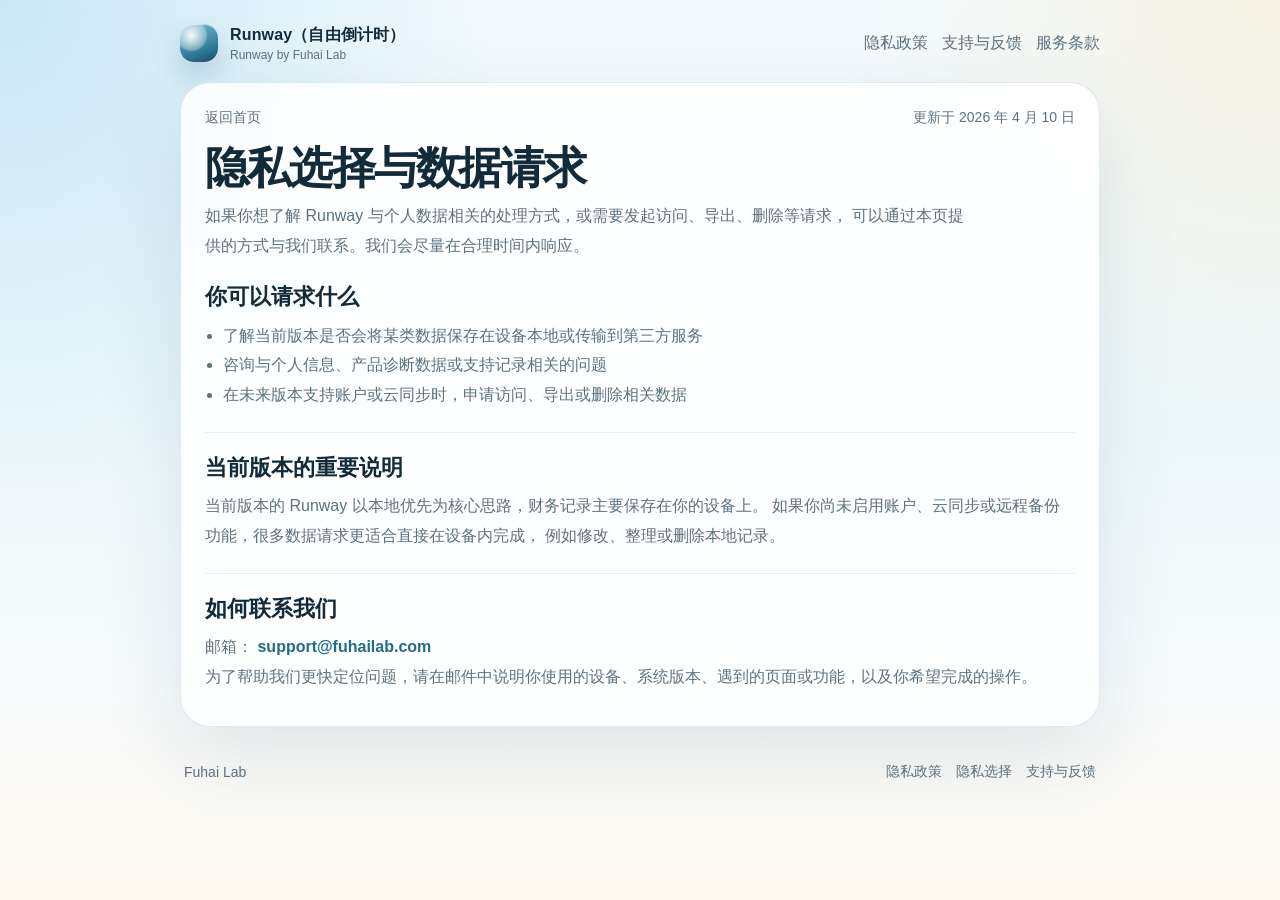
==== privacy-choices/index.html @ 2891d049 "Refine Runway marketing and legal pages" ====
<!DOCTYPE html>
<html lang="zh-CN">
<head>
  <meta charset="UTF-8">
  <meta name="viewport" content="width=device-width, initial-scale=1.0">
  <title>Runway 隐私选择与数据请求</title>
  <meta
    name="description"
    content="了解如何就 Runway 的数据访问、导出、删除与隐私相关问题联系 Fuhai Lab。"
  >
  <link rel="stylesheet" href="/styles.css">
</head>
<body class="legal-page">
  <div class="page-shell">
    <header class="site-nav">
      <a class="brand-block" href="/">
        <span class="brand-mark" aria-hidden="true"></span>
        <span class="brand-copy">
          <span class="brand-title">Runway（自由倒计时）</span>
          <span class="brand-subtitle">Runway by Fuhai Lab</span>
        </span>
      </a>
      <nav class="nav-links" aria-label="主导航">
        <a href="/privacy/">隐私政策</a>
        <a href="/support/">支持与反馈</a>
        <a href="/terms/">服务条款</a>
      </nav>
    </header>

    <main class="legal-card">
      <div class="legal-top">
        <a class="back-link muted-link" href="/">返回首页</a>
        <span>更新于 2026 年 4 月 10 日</span>
      </div>

      <section class="legal-header">
        <h1>隐私选择与数据请求</h1>
        <p>
          如果你想了解 Runway 与个人数据相关的处理方式，或需要发起访问、导出、删除等请求，
          可以通过本页提供的方式与我们联系。我们会尽量在合理时间内响应。
        </p>
      </section>

      <div class="legal-stack">
        <section class="legal-block">
          <h2>你可以请求什么</h2>
          <ul>
            <li>了解当前版本是否会将某类数据保存在设备本地或传输到第三方服务</li>
            <li>咨询与个人信息、产品诊断数据或支持记录相关的问题</li>
            <li>在未来版本支持账户或云同步时，申请访问、导出或删除相关数据</li>
          </ul>
        </section>

        <section class="legal-block">
          <h2>当前版本的重要说明</h2>
          <p>
            当前版本的 Runway 以本地优先为核心思路，财务记录主要保存在你的设备上。
            如果你尚未启用账户、云同步或远程备份功能，很多数据请求更适合直接在设备内完成，
            例如修改、整理或删除本地记录。
          </p>
        </section>

        <section class="legal-block">
          <h2>如何联系我们</h2>
          <p>
            邮箱：
            <a class="email-link" href="mailto:support@fuhailab.com">support@fuhailab.com</a>
            <br>
            为了帮助我们更快定位问题，请在邮件中说明你使用的设备、系统版本、遇到的页面或功能，以及你希望完成的操作。
          </p>
        </section>
      </div>
    </main>

    <footer class="footer">
      <span>Fuhai Lab</span>
      <div class="inline-links">
        <a href="/privacy/">隐私政策</a>
        <a href="/privacy-choices/">隐私选择</a>
        <a href="/support/">支持与反馈</a>
      </div>
    </footer>
  </div>
</body>
</html>
---- styles.css ----
:root {
  color-scheme: light;
  --bg-1: #f4fbff;
  --bg-2: #eef8fb;
  --bg-3: #fffaf1;
  --surface: rgba(255, 255, 255, 0.72);
  --surface-strong: rgba(255, 255, 255, 0.9);
  --surface-soft: rgba(255, 255, 255, 0.52);
  --text: #112b3b;
  --muted: #5d7280;
  --line: rgba(92, 136, 156, 0.18);
  --line-strong: rgba(92, 136, 156, 0.3);
  --accent: #1f6e86;
  --accent-soft: #dbf0f6;
  --accent-warm: #f2d8a4;
  --shadow: 0 30px 80px rgba(62, 100, 122, 0.14);
  --shadow-soft: 0 18px 48px rgba(62, 100, 122, 0.1);
  --radius-xl: 32px;
  --radius-lg: 24px;
  --radius-md: 18px;
  --content: min(1120px, calc(100% - 32px));
  --body-font: -apple-system, BlinkMacSystemFont, "SF Pro Display", "SF Pro Text", "PingFang SC", "Helvetica Neue", sans-serif;
}

* {
  box-sizing: border-box;
}

html {
  scroll-behavior: smooth;
}

body {
  margin: 0;
  color: var(--text);
  font-family: var(--body-font);
  background:
    radial-gradient(circle at top left, rgba(120, 195, 226, 0.35), transparent 32%),
    radial-gradient(circle at top right, rgba(253, 216, 150, 0.25), transparent 28%),
    linear-gradient(180deg, var(--bg-1), var(--bg-2) 48%, #f7fbfd 74%, var(--bg-3));
  min-height: 100vh;
}

a {
  color: inherit;
}

.page-shell {
  width: var(--content);
  margin: 0 auto;
  padding: 24px 0 64px;
}

.site-nav {
  display: flex;
  align-items: center;
  justify-content: space-between;
  gap: 18px;
  margin-bottom: 20px;
}

.brand-block {
  display: inline-flex;
  align-items: center;
  gap: 12px;
  text-decoration: none;
}

.brand-mark {
  width: 38px;
  height: 38px;
  border-radius: 14px;
  background:
    radial-gradient(circle at 30% 30%, rgba(255, 255, 255, 0.95), rgba(255, 255, 255, 0.32) 38%, transparent 44%),
    linear-gradient(160deg, #78bbd6, #2f7c95 68%, #194b63);
  box-shadow: inset 0 1px 0 rgba(255, 255, 255, 0.55), 0 14px 28px rgba(52, 103, 129, 0.24);
}

.brand-copy {
  display: flex;
  flex-direction: column;
  gap: 2px;
}

.brand-title {
  font-size: 16px;
  font-weight: 700;
  letter-spacing: 0.01em;
}

.brand-subtitle {
  font-size: 12px;
  color: var(--muted);
}

.nav-links,
.inline-links {
  display: flex;
  flex-wrap: wrap;
  gap: 14px;
}

.nav-links a,
.inline-links a,
.muted-link {
  color: var(--muted);
  text-decoration: none;
  transition: color 180ms ease;
}

.nav-links a:hover,
.inline-links a:hover,
.muted-link:hover {
  color: var(--text);
}

.hero {
  position: relative;
  overflow: hidden;
  min-height: min(88svh, 860px);
  padding: 44px 36px 34px;
  border: 1px solid rgba(113, 156, 176, 0.16);
  border-radius: 38px;
  background:
    linear-gradient(180deg, rgba(255, 255, 255, 0.68), rgba(255, 255, 255, 0.5)),
    radial-gradient(circle at 82% 18%, rgba(255, 210, 128, 0.45), transparent 18%),
    radial-gradient(circle at 74% 28%, rgba(173, 223, 245, 0.6), transparent 22%),
    linear-gradient(160deg, #f2fbff 0%, #daf1f8 42%, #e8f3f6 68%, #fff8f1 100%);
  box-shadow: var(--shadow);
}

.hero::before {
  content: "";
  position: absolute;
  inset: 0;
  background:
    radial-gradient(circle at 18% 12%, rgba(255, 255, 255, 0.85), transparent 18%),
    radial-gradient(circle at 82% 86%, rgba(255, 255, 255, 0.36), transparent 16%);
  pointer-events: none;
}

.hero-grid {
  position: relative;
  display: grid;
  grid-template-columns: minmax(0, 1.05fr) minmax(300px, 0.95fr);
  gap: 28px;
  align-items: end;
  min-height: calc(min(88svh, 860px) - 78px);
}

.eyebrow {
  display: inline-flex;
  align-items: center;
  gap: 8px;
  padding: 8px 13px;
  border-radius: 999px;
  background: rgba(255, 255, 255, 0.72);
  border: 1px solid rgba(95, 145, 167, 0.16);
  backdrop-filter: blur(12px);
  color: var(--accent);
  font-size: 12px;
  font-weight: 700;
  letter-spacing: 0.04em;
  text-transform: uppercase;
}

.hero-copy {
  max-width: 620px;
  padding-top: 10px;
}

.hero-copy h1 {
  margin: 18px 0 16px;
  font-size: clamp(40px, 7vw, 88px);
  line-height: 0.96;
  letter-spacing: -0.05em;
}

.hero-copy p {
  max-width: 560px;
  margin: 0;
  color: var(--muted);
  font-size: clamp(17px, 2vw, 20px);
  line-height: 1.8;
}

.hero-actions {
  display: flex;
  flex-wrap: wrap;
  gap: 14px;
  margin-top: 28px;
}

.button {
  display: inline-flex;
  align-items: center;
  justify-content: center;
  min-height: 48px;
  padding: 0 18px;
  border-radius: 999px;
  border: 1px solid transparent;
  text-decoration: none;
  font-size: 15px;
  font-weight: 700;
  transition:
    transform 180ms ease,
    box-shadow 180ms ease,
    border-color 180ms ease,
    background-color 180ms ease;
}

.button:hover {
  transform: translateY(-1px);
}

.button.primary {
  color: #fff;
  background: linear-gradient(180deg, #266f87, #184f65);
  box-shadow: 0 16px 32px rgba(31, 90, 115, 0.22);
}

.button.secondary {
  border-color: rgba(100, 145, 167, 0.22);
  background: rgba(255, 255, 255, 0.74);
  backdrop-filter: blur(12px);
}

.hero-side {
  display: grid;
  gap: 16px;
  justify-items: end;
}

.glass-panel {
  width: min(100%, 360px);
  padding: 22px 20px;
  border-radius: 28px;
  border: 1px solid rgba(93, 141, 163, 0.16);
  background: linear-gradient(180deg, rgba(255, 255, 255, 0.84), rgba(255, 255, 255, 0.56));
  box-shadow: var(--shadow-soft);
  backdrop-filter: blur(20px);
}

.panel-label {
  margin: 0 0 10px;
  color: var(--muted);
  font-size: 13px;
  letter-spacing: 0.02em;
}

.panel-value {
  margin: 0;
  font-size: clamp(34px, 5vw, 56px);
  line-height: 1;
  letter-spacing: -0.05em;
  font-variant-numeric: tabular-nums;
}

.panel-hint {
  margin: 12px 0 0;
  color: var(--muted);
  font-size: 14px;
  line-height: 1.75;
}

.timeline {
  display: grid;
  gap: 12px;
  width: min(100%, 360px);
}

.timeline-item {
  display: grid;
  grid-template-columns: 72px 1fr;
  gap: 14px;
  align-items: baseline;
  padding: 16px 18px;
  border-radius: 22px;
  border: 1px solid rgba(100, 145, 167, 0.16);
  background: rgba(255, 255, 255, 0.62);
  backdrop-filter: blur(12px);
}

.timeline-time {
  color: var(--accent);
  font-size: 13px;
  font-weight: 700;
}

.timeline-text {
  margin: 0;
  color: var(--text);
  font-size: 15px;
  line-height: 1.65;
}

.section {
  margin-top: 18px;
  padding: 30px 28px;
  border: 1px solid var(--line);
  border-radius: var(--radius-xl);
  background: var(--surface);
  box-shadow: var(--shadow-soft);
  backdrop-filter: blur(16px);
}

.section-heading {
  max-width: 760px;
  margin-bottom: 24px;
}

.section-heading h2,
.legal-header h1 {
  margin: 0 0 10px;
  font-size: clamp(28px, 4vw, 44px);
  line-height: 1.04;
  letter-spacing: -0.04em;
}

.section-heading p,
.legal-header p,
.support-lead,
.legal-block p,
.legal-block li {
  margin: 0;
  color: var(--muted);
  font-size: 16px;
  line-height: 1.86;
}

.feature-grid,
.signal-grid {
  display: grid;
  grid-template-columns: repeat(3, minmax(0, 1fr));
  gap: 16px;
}

.feature,
.signal {
  padding: 20px 18px;
  border-radius: var(--radius-md);
  background: var(--surface-strong);
  border: 1px solid rgba(100, 145, 167, 0.16);
}

.feature strong,
.signal strong {
  display: block;
  margin-bottom: 10px;
  font-size: 17px;
}

.feature p,
.signal p {
  margin: 0;
  color: var(--muted);
  line-height: 1.78;
}

.process {
  display: grid;
  grid-template-columns: repeat(3, minmax(0, 1fr));
  gap: 16px;
}

.process-step {
  position: relative;
  padding: 24px 18px 18px;
  border-top: 1px solid var(--line-strong);
}

.process-step span {
  display: inline-block;
  margin-bottom: 12px;
  color: var(--accent);
  font-size: 12px;
  font-weight: 700;
  letter-spacing: 0.08em;
}

.process-step h3,
.support-card h2,
.legal-block h2 {
  margin: 0 0 10px;
  font-size: 22px;
  line-height: 1.2;
}

.process-step p {
  margin: 0;
  color: var(--muted);
  line-height: 1.8;
}

.legal-page .page-shell {
  width: min(920px, calc(100% - 32px));
}

.legal-card {
  padding: 26px 24px 34px;
  border: 1px solid var(--line);
  border-radius: 30px;
  background: rgba(255, 255, 255, 0.84);
  box-shadow: var(--shadow);
  backdrop-filter: blur(18px);
}

.legal-top {
  display: flex;
  justify-content: space-between;
  align-items: center;
  gap: 16px;
  margin-bottom: 18px;
  color: var(--muted);
  font-size: 14px;
}

.back-link {
  text-decoration: none;
}

.legal-header {
  max-width: 760px;
  margin-bottom: 24px;
}

.legal-stack {
  display: grid;
  gap: 22px;
}

.legal-block {
  padding-top: 22px;
  border-top: 1px solid rgba(100, 145, 167, 0.14);
}

.legal-block:first-child {
  padding-top: 0;
  border-top: 0;
}

.legal-block ul {
  margin: 10px 0 0 18px;
  padding: 0;
}

.support-grid {
  display: grid;
  grid-template-columns: 1.05fr 0.95fr;
  gap: 18px;
}

.support-card {
  padding: 24px 22px;
  border-radius: 24px;
  border: 1px solid rgba(100, 145, 167, 0.16);
  background: rgba(255, 255, 255, 0.86);
}

.support-card p,
.support-card li {
  color: var(--muted);
  font-size: 16px;
  line-height: 1.82;
}

.support-card ul {
  margin: 10px 0 0 18px;
  padding: 0;
}

.email-link {
  color: var(--accent);
  font-weight: 700;
  text-decoration: none;
}

.meta-list {
  display: grid;
  gap: 12px;
}

.meta-item {
  padding: 14px 0;
  border-top: 1px solid rgba(100, 145, 167, 0.14);
}

.meta-item:first-child {
  border-top: 0;
  padding-top: 0;
}

.meta-item strong {
  display: block;
  margin-bottom: 6px;
  font-size: 14px;
}

.footer {
  display: flex;
  justify-content: space-between;
  align-items: center;
  flex-wrap: wrap;
  gap: 12px;
  margin-top: 18px;
  padding: 18px 4px 0;
  color: var(--muted);
  font-size: 14px;
}

@media (max-width: 920px) {
  .hero-grid,
  .support-grid,
  .feature-grid,
  .signal-grid,
  .process {
    grid-template-columns: 1fr;
  }

  .hero-side {
    justify-items: stretch;
  }

  .glass-panel,
  .timeline {
    width: 100%;
  }
}

@media (max-width: 680px) {
  .page-shell {
    width: min(100% - 24px, 1120px);
    padding-top: 18px;
  }

  .site-nav,
  .legal-top,
  .footer {
    align-items: flex-start;
    flex-direction: column;
  }

  .hero {
    min-height: auto;
    padding: 26px 20px 22px;
    border-radius: 28px;
  }

  .hero-grid {
    min-height: auto;
  }

  .section,
  .legal-card {
    padding: 22px 18px;
    border-radius: 24px;
  }

  .timeline-item {
    grid-template-columns: 1fr;
    gap: 8px;
  }
}
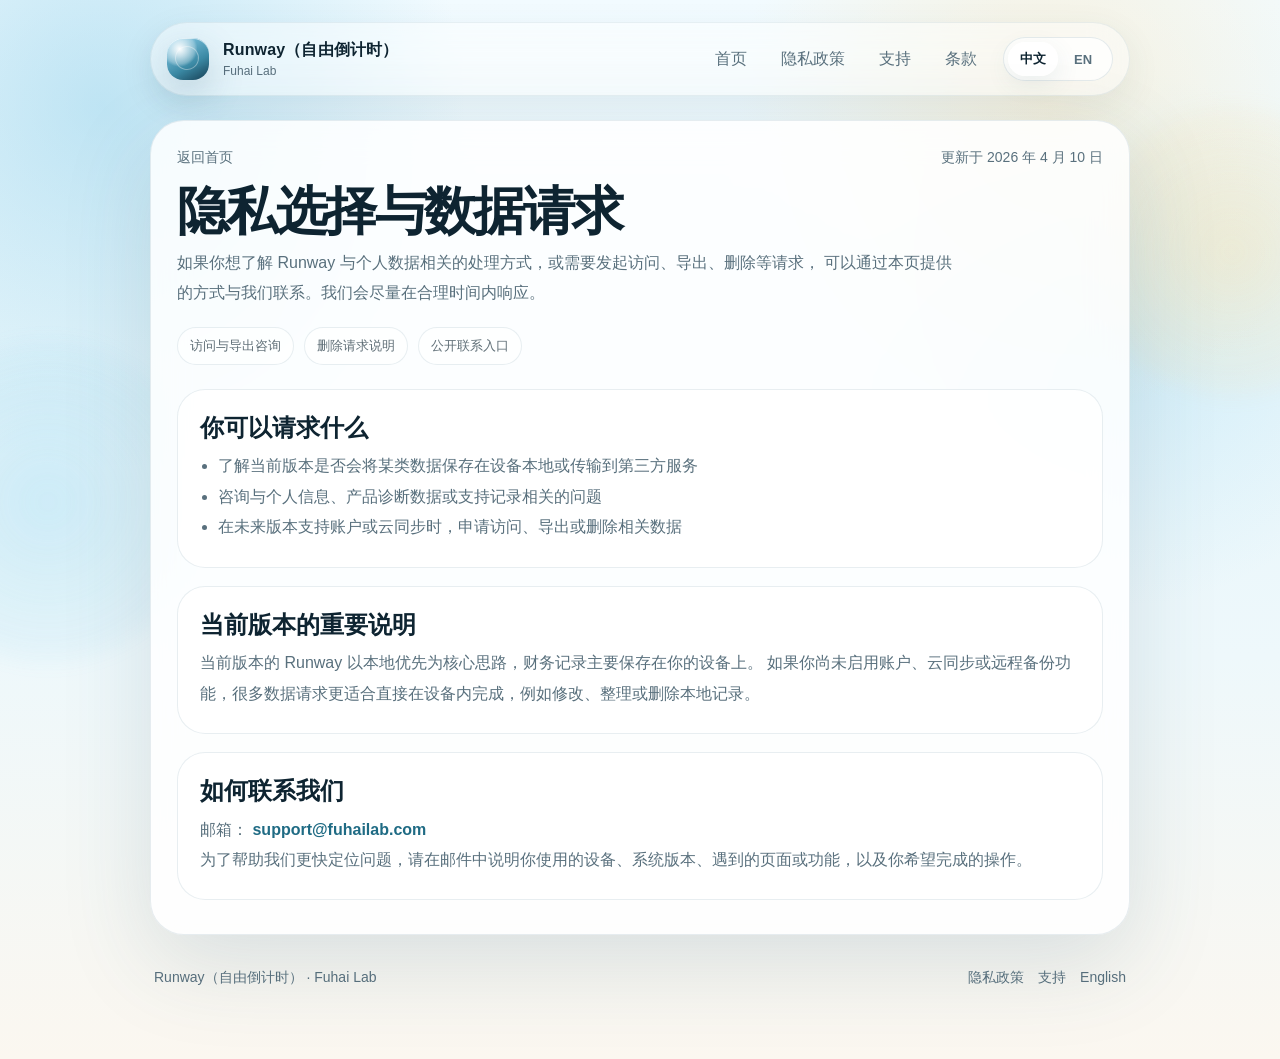
==== commit f637c3c7: "Polish Runway bilingual site art direction" ====
--- a/privacy-choices/index.html
+++ b/privacy-choices/index.html
@@ -17,32 +17,45 @@
         <span class="brand-mark" aria-hidden="true"></span>
         <span class="brand-copy">
           <span class="brand-title">Runway（自由倒计时）</span>
-          <span class="brand-subtitle">Runway by Fuhai Lab</span>
+          <span class="brand-subtitle">Fuhai Lab</span>
         </span>
       </a>
-      <nav class="nav-links" aria-label="主导航">
-        <a href="/privacy/">隐私政策</a>
-        <a href="/support/">支持与反馈</a>
-        <a href="/terms/">服务条款</a>
-      </nav>
+
+      <div class="nav-cluster">
+        <nav class="nav-links" aria-label="主导航">
+          <a href="/">首页</a>
+          <a href="/privacy/">隐私政策</a>
+          <a href="/support/">支持</a>
+          <a href="/terms/">条款</a>
+        </nav>
+        <div class="locale-switch" aria-label="语言切换">
+          <a class="active" href="/privacy-choices/">中文</a>
+          <a href="/en/privacy-choices/">EN</a>
+        </div>
+      </div>
     </header>
 
-    <main class="legal-card">
+    <main class="legal-frame">
       <div class="legal-top">
-        <a class="back-link muted-link" href="/">返回首页</a>
+        <a class="back-link" href="/">返回首页</a>
         <span>更新于 2026 年 4 月 10 日</span>
       </div>
 
-      <section class="legal-header">
+      <section class="legal-hero">
         <h1>隐私选择与数据请求</h1>
         <p>
           如果你想了解 Runway 与个人数据相关的处理方式，或需要发起访问、导出、删除等请求，
           可以通过本页提供的方式与我们联系。我们会尽量在合理时间内响应。
         </p>
+        <div class="legal-summary">
+          <span class="summary-pill">访问与导出咨询</span>
+          <span class="summary-pill">删除请求说明</span>
+          <span class="summary-pill">公开联系入口</span>
+        </div>
       </section>
 
       <div class="legal-stack">
-        <section class="legal-block">
+        <section class="legal-section">
           <h2>你可以请求什么</h2>
           <ul>
             <li>了解当前版本是否会将某类数据保存在设备本地或传输到第三方服务</li>
@@ -51,16 +64,15 @@
           </ul>
         </section>
 
-        <section class="legal-block">
+        <section class="legal-section">
           <h2>当前版本的重要说明</h2>
           <p>
             当前版本的 Runway 以本地优先为核心思路，财务记录主要保存在你的设备上。
-            如果你尚未启用账户、云同步或远程备份功能，很多数据请求更适合直接在设备内完成，
-            例如修改、整理或删除本地记录。
+            如果你尚未启用账户、云同步或远程备份功能，很多数据请求更适合直接在设备内完成，例如修改、整理或删除本地记录。
           </p>
         </section>
 
-        <section class="legal-block">
+        <section class="legal-section">
           <h2>如何联系我们</h2>
           <p>
             邮箱：
@@ -73,11 +85,11 @@
     </main>
 
     <footer class="footer">
-      <span>Fuhai Lab</span>
+      <div class="footer-note">Runway（自由倒计时） · Fuhai Lab</div>
       <div class="inline-links">
         <a href="/privacy/">隐私政策</a>
-        <a href="/privacy-choices/">隐私选择</a>
-        <a href="/support/">支持与反馈</a>
+        <a href="/support/">支持</a>
+        <a href="/en/privacy-choices/">English</a>
       </div>
     </footer>
   </div>
--- a/styles.css
+++ b/styles.css
@@ -1,24 +1,23 @@
 :root {
   color-scheme: light;
-  --bg-1: #f4fbff;
-  --bg-2: #eef8fb;
-  --bg-3: #fffaf1;
-  --surface: rgba(255, 255, 255, 0.72);
-  --surface-strong: rgba(255, 255, 255, 0.9);
-  --surface-soft: rgba(255, 255, 255, 0.52);
-  --text: #112b3b;
-  --muted: #5d7280;
-  --line: rgba(92, 136, 156, 0.18);
-  --line-strong: rgba(92, 136, 156, 0.3);
-  --accent: #1f6e86;
-  --accent-soft: #dbf0f6;
-  --accent-warm: #f2d8a4;
-  --shadow: 0 30px 80px rgba(62, 100, 122, 0.14);
-  --shadow-soft: 0 18px 48px rgba(62, 100, 122, 0.1);
-  --radius-xl: 32px;
-  --radius-lg: 24px;
-  --radius-md: 18px;
-  --content: min(1120px, calc(100% - 32px));
+  --bg: #edf7fb;
+  --bg-deep: #dceef5;
+  --paper: rgba(255, 255, 255, 0.74);
+  --paper-strong: rgba(255, 255, 255, 0.9);
+  --paper-soft: rgba(255, 255, 255, 0.58);
+  --text: #0e2431;
+  --muted: #59707d;
+  --line: rgba(86, 123, 141, 0.17);
+  --line-strong: rgba(86, 123, 141, 0.3);
+  --sky: #6bc0e5;
+  --sea: #1f6b84;
+  --gold: #efc98b;
+  --shadow: 0 28px 90px rgba(44, 85, 105, 0.15);
+  --shadow-soft: 0 18px 48px rgba(44, 85, 105, 0.11);
+  --radius-xl: 36px;
+  --radius-lg: 26px;
+  --radius-md: 20px;
+  --content: min(1180px, calc(100% - 40px));
   --body-font: -apple-system, BlinkMacSystemFont, "SF Pro Display", "SF Pro Text", "PingFang SC", "Helvetica Neue", sans-serif;
 }
 
@@ -31,14 +30,51 @@
 }
 
 body {
+  position: relative;
   margin: 0;
+  min-height: 100vh;
   color: var(--text);
   font-family: var(--body-font);
   background:
-    radial-gradient(circle at top left, rgba(120, 195, 226, 0.35), transparent 32%),
-    radial-gradient(circle at top right, rgba(253, 216, 150, 0.25), transparent 28%),
-    linear-gradient(180deg, var(--bg-1), var(--bg-2) 48%, #f7fbfd 74%, var(--bg-3));
-  min-height: 100vh;
+    radial-gradient(circle at 8% 10%, rgba(122, 198, 229, 0.42), transparent 24%),
+    radial-gradient(circle at 82% 10%, rgba(255, 221, 161, 0.34), transparent 22%),
+    radial-gradient(circle at 88% 32%, rgba(155, 217, 243, 0.28), transparent 20%),
+    linear-gradient(180deg, #f2fbff 0%, #e8f6fb 38%, #eef8fb 62%, #fbf7f0 100%);
+  overflow-x: hidden;
+}
+
+body > * {
+  position: relative;
+  z-index: 1;
+}
+
+body::before,
+body::after {
+  content: "";
+  position: fixed;
+  inset: auto;
+  border-radius: 999px;
+  pointer-events: none;
+  filter: blur(10px);
+  opacity: 0.58;
+}
+
+body::before {
+  top: 12vh;
+  right: -6rem;
+  width: 18rem;
+  height: 18rem;
+  background: radial-gradient(circle, rgba(255, 220, 152, 0.55), rgba(255, 220, 152, 0));
+  animation: drift 14s ease-in-out infinite;
+}
+
+body::after {
+  top: 38vh;
+  left: -7rem;
+  width: 20rem;
+  height: 20rem;
+  background: radial-gradient(circle, rgba(120, 203, 236, 0.44), rgba(120, 203, 236, 0));
+  animation: drift 18s ease-in-out infinite reverse;
 }
 
 a {
@@ -48,38 +84,56 @@
 .page-shell {
   width: var(--content);
   margin: 0 auto;
-  padding: 24px 0 64px;
+  padding: 22px 0 72px;
 }
 
 .site-nav {
   display: flex;
   align-items: center;
   justify-content: space-between;
-  gap: 18px;
-  margin-bottom: 20px;
+  gap: 24px;
+  margin-bottom: 24px;
+  padding: 14px 16px;
+  border: 1px solid rgba(98, 137, 156, 0.12);
+  border-radius: 999px;
+  background: rgba(255, 255, 255, 0.46);
+  box-shadow: 0 10px 34px rgba(45, 85, 104, 0.08);
+  backdrop-filter: blur(18px);
 }
 
 .brand-block {
   display: inline-flex;
   align-items: center;
-  gap: 12px;
+  gap: 14px;
   text-decoration: none;
 }
 
 .brand-mark {
-  width: 38px;
-  height: 38px;
-  border-radius: 14px;
+  position: relative;
+  width: 42px;
+  height: 42px;
+  border-radius: 16px;
   background:
-    radial-gradient(circle at 30% 30%, rgba(255, 255, 255, 0.95), rgba(255, 255, 255, 0.32) 38%, transparent 44%),
-    linear-gradient(160deg, #78bbd6, #2f7c95 68%, #194b63);
-  box-shadow: inset 0 1px 0 rgba(255, 255, 255, 0.55), 0 14px 28px rgba(52, 103, 129, 0.24);
+    radial-gradient(circle at 30% 26%, rgba(255, 255, 255, 0.98), rgba(255, 255, 255, 0.28) 35%, transparent 42%),
+    linear-gradient(150deg, #8fd2ef 0%, #3b89a4 62%, #173f54 100%);
+  box-shadow:
+    inset 0 1px 0 rgba(255, 255, 255, 0.62),
+    0 14px 36px rgba(46, 93, 117, 0.22);
+}
+
+.brand-mark::after {
+  content: "";
+  position: absolute;
+  inset: 8px 10px 10px 8px;
+  border-radius: 12px;
+  border: 1px solid rgba(255, 255, 255, 0.36);
+  transform: rotate(12deg);
 }
 
 .brand-copy {
   display: flex;
   flex-direction: column;
-  gap: 2px;
+  gap: 3px;
 }
 
 .brand-title {
@@ -89,8 +143,16 @@
 }
 
 .brand-subtitle {
+  color: var(--muted);
   font-size: 12px;
-  color: var(--muted);
+}
+
+.nav-cluster {
+  display: flex;
+  flex-wrap: wrap;
+  align-items: center;
+  justify-content: flex-end;
+  gap: 12px 16px;
 }
 
 .nav-links,
@@ -102,93 +164,192 @@
 
 .nav-links a,
 .inline-links a,
-.muted-link {
+.back-link {
   color: var(--muted);
   text-decoration: none;
-  transition: color 180ms ease;
+  transition: color 180ms ease, transform 180ms ease;
+}
+
+.nav-links a {
+  position: relative;
+  padding: 8px 10px;
+  border-radius: 999px;
+}
+
+.nav-links a:hover {
+  background: rgba(255, 255, 255, 0.52);
 }
 
 .nav-links a:hover,
 .inline-links a:hover,
-.muted-link:hover {
+.back-link:hover {
   color: var(--text);
 }
 
-.hero {
+.locale-switch {
+  display: inline-flex;
+  align-items: center;
+  padding: 4px;
+  border: 1px solid rgba(94, 132, 150, 0.16);
+  border-radius: 999px;
+  background: rgba(255, 255, 255, 0.66);
+  backdrop-filter: blur(12px);
+}
+
+.locale-switch a {
+  min-width: 50px;
+  padding: 8px 12px;
+  border-radius: 999px;
+  color: var(--muted);
+  text-decoration: none;
+  font-size: 13px;
+  font-weight: 700;
+  text-align: center;
+}
+
+.locale-switch a.active {
+  color: var(--text);
+  background: rgba(255, 255, 255, 0.86);
+  box-shadow: 0 8px 24px rgba(69, 104, 121, 0.1);
+}
+
+.poster {
   position: relative;
   overflow: hidden;
-  min-height: min(88svh, 860px);
-  padding: 44px 36px 34px;
-  border: 1px solid rgba(113, 156, 176, 0.16);
-  border-radius: 38px;
+  padding: 44px 38px 36px;
+  min-height: min(90svh, 920px);
+  border: 1px solid rgba(103, 145, 164, 0.14);
+  border-radius: 42px;
   background:
-    linear-gradient(180deg, rgba(255, 255, 255, 0.68), rgba(255, 255, 255, 0.5)),
-    radial-gradient(circle at 82% 18%, rgba(255, 210, 128, 0.45), transparent 18%),
-    radial-gradient(circle at 74% 28%, rgba(173, 223, 245, 0.6), transparent 22%),
-    linear-gradient(160deg, #f2fbff 0%, #daf1f8 42%, #e8f3f6 68%, #fff8f1 100%);
+    linear-gradient(180deg, rgba(255, 255, 255, 0.46), rgba(255, 255, 255, 0.14)),
+    radial-gradient(circle at 86% 18%, rgba(255, 216, 146, 0.62), transparent 18%),
+    radial-gradient(circle at 82% 30%, rgba(145, 220, 251, 0.54), transparent 24%),
+    linear-gradient(180deg, rgba(240, 251, 255, 0.92) 0%, rgba(210, 234, 244, 0.72) 52%, rgba(251, 245, 234, 0.84) 100%);
   box-shadow: var(--shadow);
 }
 
-.hero::before {
+.poster::before,
+.poster::after {
   content: "";
   position: absolute;
+  pointer-events: none;
+}
+
+.poster .starfield {
+  position: absolute;
+  inset: 0;
+  pointer-events: none;
+  background-image:
+    radial-gradient(circle at 16% 24%, rgba(255, 255, 255, 0.9) 0 1.2px, transparent 1.4px),
+    radial-gradient(circle at 72% 18%, rgba(255, 255, 255, 0.62) 0 1px, transparent 1.2px),
+    radial-gradient(circle at 82% 36%, rgba(255, 255, 255, 0.72) 0 1.2px, transparent 1.4px),
+    radial-gradient(circle at 58% 10%, rgba(255, 255, 255, 0.5) 0 0.8px, transparent 1px);
+  opacity: 0.68;
+}
+
+.poster::before {
   inset: 0;
   background:
-    radial-gradient(circle at 18% 12%, rgba(255, 255, 255, 0.85), transparent 18%),
-    radial-gradient(circle at 82% 86%, rgba(255, 255, 255, 0.36), transparent 16%);
-  pointer-events: none;
-}
-
-.hero-grid {
+    linear-gradient(180deg, rgba(255, 255, 255, 0.26), transparent 30%),
+    radial-gradient(circle at 14% 10%, rgba(255, 255, 255, 0.9), transparent 18%);
+}
+
+.poster::after {
+  left: -12%;
+  right: -12%;
+  bottom: -14%;
+  height: 46%;
+  background:
+    radial-gradient(circle at 14% 26%, rgba(255, 255, 255, 0.75), rgba(255, 255, 255, 0) 45%),
+    linear-gradient(180deg, rgba(141, 184, 201, 0), rgba(141, 184, 201, 0.16) 18%, rgba(255, 255, 255, 0.66));
+  border-radius: 50%;
+  filter: blur(6px);
+}
+
+.poster-grid {
   position: relative;
   display: grid;
-  grid-template-columns: minmax(0, 1.05fr) minmax(300px, 0.95fr);
-  gap: 28px;
+  grid-template-columns: minmax(0, 1.08fr) minmax(360px, 0.92fr);
+  gap: 34px;
   align-items: end;
-  min-height: calc(min(88svh, 860px) - 78px);
+  min-height: calc(min(90svh, 920px) - 88px);
+}
+
+.poster-copy {
+  max-width: 650px;
+  padding-top: 6px;
+}
+
+.poster-preface {
+  display: inline-flex;
+  align-items: center;
+  gap: 10px;
+  margin-bottom: 16px;
+  color: rgba(14, 36, 49, 0.62);
+  font-size: 13px;
+  letter-spacing: 0.04em;
+  text-transform: uppercase;
+}
+
+.poster-preface::before {
+  content: "";
+  width: 42px;
+  height: 1px;
+  background: rgba(31, 107, 132, 0.3);
 }
 
 .eyebrow {
   display: inline-flex;
   align-items: center;
   gap: 8px;
-  padding: 8px 13px;
+  padding: 8px 14px;
   border-radius: 999px;
-  background: rgba(255, 255, 255, 0.72);
-  border: 1px solid rgba(95, 145, 167, 0.16);
-  backdrop-filter: blur(12px);
-  color: var(--accent);
+  border: 1px solid rgba(94, 132, 150, 0.14);
+  background: rgba(255, 255, 255, 0.7);
+  color: var(--sea);
   font-size: 12px;
   font-weight: 700;
-  letter-spacing: 0.04em;
+  letter-spacing: 0.08em;
   text-transform: uppercase;
-}
-
-.hero-copy {
-  max-width: 620px;
-  padding-top: 10px;
-}
-
-.hero-copy h1 {
-  margin: 18px 0 16px;
-  font-size: clamp(40px, 7vw, 88px);
-  line-height: 0.96;
-  letter-spacing: -0.05em;
-}
-
-.hero-copy p {
-  max-width: 560px;
+  backdrop-filter: blur(12px);
+}
+
+.poster-copy h1 {
+  margin: 20px 0 18px;
+  font-size: clamp(46px, 8vw, 106px);
+  line-height: 0.93;
+  letter-spacing: -0.06em;
+}
+
+.poster-copy p {
+  max-width: 590px;
   margin: 0;
   color: var(--muted);
-  font-size: clamp(17px, 2vw, 20px);
-  line-height: 1.8;
+  font-size: clamp(17px, 2vw, 21px);
+  line-height: 1.88;
+}
+
+.hero-note {
+  margin-top: 20px;
+  color: rgba(14, 36, 49, 0.7);
+  font-size: 14px;
+  letter-spacing: 0.01em;
 }
 
 .hero-actions {
   display: flex;
   flex-wrap: wrap;
   gap: 14px;
-  margin-top: 28px;
+  margin-top: 30px;
+}
+
+.hero-after {
+  display: flex;
+  flex-wrap: wrap;
+  gap: 18px 26px;
+  margin-top: 20px;
+  color: rgba(14, 36, 49, 0.58);
+  font-size: 13px;
 }
 
 .button {
@@ -197,16 +358,16 @@
   justify-content: center;
   min-height: 48px;
   padding: 0 18px;
+  border: 1px solid transparent;
   border-radius: 999px;
-  border: 1px solid transparent;
   text-decoration: none;
   font-size: 15px;
   font-weight: 700;
   transition:
     transform 180ms ease,
     box-shadow 180ms ease,
-    border-color 180ms ease,
-    background-color 180ms ease;
+    background-color 180ms ease,
+    border-color 180ms ease;
 }
 
 .button:hover {
@@ -215,194 +376,423 @@
 
 .button.primary {
   color: #fff;
-  background: linear-gradient(180deg, #266f87, #184f65);
-  box-shadow: 0 16px 32px rgba(31, 90, 115, 0.22);
+  background: linear-gradient(180deg, #24708a, #174d63);
+  box-shadow: 0 14px 36px rgba(35, 99, 123, 0.22);
 }
 
 .button.secondary {
-  border-color: rgba(100, 145, 167, 0.22);
-  background: rgba(255, 255, 255, 0.74);
+  border-color: rgba(94, 132, 150, 0.18);
+  background: rgba(255, 255, 255, 0.72);
   backdrop-filter: blur(12px);
 }
 
-.hero-side {
+.poster-scene {
   display: grid;
   gap: 16px;
   justify-items: end;
 }
 
-.glass-panel {
-  width: min(100%, 360px);
-  padding: 22px 20px;
-  border-radius: 28px;
-  border: 1px solid rgba(93, 141, 163, 0.16);
-  background: linear-gradient(180deg, rgba(255, 255, 255, 0.84), rgba(255, 255, 255, 0.56));
+.scene-card {
+  width: min(100%, 382px);
+  padding: 22px 22px 20px;
+  border: 1px solid rgba(103, 145, 164, 0.14);
+  border-radius: 30px;
+  background:
+    linear-gradient(180deg, rgba(255, 255, 255, 0.86), rgba(255, 255, 255, 0.56));
   box-shadow: var(--shadow-soft);
-  backdrop-filter: blur(20px);
-}
-
-.panel-label {
+  backdrop-filter: blur(18px);
+  animation: lift 8s ease-in-out infinite;
+}
+
+.scene-card.highlight {
+  background:
+    linear-gradient(180deg, rgba(255, 255, 255, 0.9), rgba(255, 255, 255, 0.64)),
+    radial-gradient(circle at 78% 16%, rgba(255, 216, 146, 0.22), transparent 24%);
+}
+
+.scene-card.secondary {
+  animation-delay: -2s;
+}
+
+.scene-kicker {
   margin: 0 0 10px;
   color: var(--muted);
   font-size: 13px;
-  letter-spacing: 0.02em;
-}
-
-.panel-value {
+}
+
+.scene-metric {
+  display: flex;
+  align-items: baseline;
+  gap: 10px;
   margin: 0;
-  font-size: clamp(34px, 5vw, 56px);
-  line-height: 1;
-  letter-spacing: -0.05em;
+}
+
+.scene-number {
+  font-size: clamp(42px, 5vw, 64px);
+  line-height: 0.95;
+  letter-spacing: -0.06em;
   font-variant-numeric: tabular-nums;
 }
 
-.panel-hint {
-  margin: 12px 0 0;
-  color: var(--muted);
-  font-size: 14px;
-  line-height: 1.75;
-}
-
-.timeline {
+.scene-unit {
+  color: var(--muted);
+  font-size: 16px;
+}
+
+.scene-copy {
+  margin: 14px 0 0;
+  color: var(--muted);
+  font-size: 15px;
+  line-height: 1.8;
+}
+
+.meter {
+  position: relative;
+  height: 10px;
+  margin-top: 16px;
+  overflow: hidden;
+  border-radius: 999px;
+  background: rgba(156, 200, 220, 0.32);
+}
+
+.meter::after {
+  content: "";
+  position: absolute;
+  inset: 0 auto 0 0;
+  width: 68%;
+  border-radius: inherit;
+  background: linear-gradient(90deg, #7dcceb, #2d8098 68%, #f3d397);
+}
+
+.scene-list {
   display: grid;
   gap: 12px;
-  width: min(100%, 360px);
-}
-
-.timeline-item {
-  display: grid;
-  grid-template-columns: 72px 1fr;
+}
+
+.scene-row {
+  display: grid;
+  grid-template-columns: 88px 1fr;
   gap: 14px;
-  align-items: baseline;
-  padding: 16px 18px;
-  border-radius: 22px;
-  border: 1px solid rgba(100, 145, 167, 0.16);
-  background: rgba(255, 255, 255, 0.62);
-  backdrop-filter: blur(12px);
-}
-
-.timeline-time {
-  color: var(--accent);
-  font-size: 13px;
+  align-items: start;
+  padding-top: 12px;
+  border-top: 1px solid rgba(95, 134, 153, 0.12);
+}
+
+.scene-row:first-child {
+  padding-top: 0;
+  border-top: 0;
+}
+
+.scene-row .label {
+  color: var(--sea);
+  font-size: 12px;
   font-weight: 700;
-}
-
-.timeline-text {
+  letter-spacing: 0.06em;
+  text-transform: uppercase;
+}
+
+.scene-row p {
   margin: 0;
   color: var(--text);
   font-size: 15px;
-  line-height: 1.65;
-}
-
-.section {
+  line-height: 1.74;
+}
+
+.section-panel {
+  position: relative;
   margin-top: 18px;
-  padding: 30px 28px;
+  padding: 32px 30px;
   border: 1px solid var(--line);
   border-radius: var(--radius-xl);
-  background: var(--surface);
+  background: var(--paper);
   box-shadow: var(--shadow-soft);
   backdrop-filter: blur(16px);
 }
 
+.section-panel::before {
+  content: "";
+  position: absolute;
+  top: 0;
+  left: 28px;
+  width: 88px;
+  height: 1px;
+  background: linear-gradient(90deg, rgba(31, 107, 132, 0.48), rgba(31, 107, 132, 0));
+}
+
 .section-heading {
   max-width: 760px;
-  margin-bottom: 24px;
-}
-
-.section-heading h2,
-.legal-header h1 {
-  margin: 0 0 10px;
-  font-size: clamp(28px, 4vw, 44px);
-  line-height: 1.04;
-  letter-spacing: -0.04em;
-}
-
-.section-heading p,
-.legal-header p,
-.support-lead,
-.legal-block p,
-.legal-block li {
-  margin: 0;
-  color: var(--muted);
-  font-size: 16px;
-  line-height: 1.86;
-}
-
-.feature-grid,
-.signal-grid {
-  display: grid;
-  grid-template-columns: repeat(3, minmax(0, 1fr));
-  gap: 16px;
-}
-
-.feature,
-.signal {
-  padding: 20px 18px;
-  border-radius: var(--radius-md);
-  background: var(--surface-strong);
-  border: 1px solid rgba(100, 145, 167, 0.16);
-}
-
-.feature strong,
-.signal strong {
-  display: block;
-  margin-bottom: 10px;
-  font-size: 17px;
-}
-
-.feature p,
-.signal p {
-  margin: 0;
-  color: var(--muted);
-  line-height: 1.78;
-}
-
-.process {
-  display: grid;
-  grid-template-columns: repeat(3, minmax(0, 1fr));
-  gap: 16px;
-}
-
-.process-step {
-  position: relative;
-  padding: 24px 18px 18px;
-  border-top: 1px solid var(--line-strong);
-}
-
-.process-step span {
+  margin-bottom: 26px;
+}
+
+.section-tagline {
+  max-width: 540px;
+  margin-top: 14px;
+  color: rgba(14, 36, 49, 0.64);
+  font-size: 14px;
+  line-height: 1.8;
+}
+
+.section-kicker {
   display: inline-block;
   margin-bottom: 12px;
-  color: var(--accent);
+  color: var(--sea);
   font-size: 12px;
   font-weight: 700;
   letter-spacing: 0.08em;
-}
-
-.process-step h3,
+  text-transform: uppercase;
+}
+
+.section-title,
+.legal-hero h1 {
+  margin: 0 0 10px;
+  font-size: clamp(30px, 4.6vw, 52px);
+  line-height: 1.02;
+  letter-spacing: -0.05em;
+}
+
+.section-body,
+.legal-hero p,
+.legal-section p,
+.legal-section li,
+.support-card p,
+.support-card li {
+  margin: 0;
+  color: var(--muted);
+  font-size: 16px;
+  line-height: 1.9;
+}
+
+.pillar-grid {
+  display: grid;
+  grid-template-columns: repeat(3, minmax(0, 1fr));
+  gap: 18px;
+}
+
+.pillar {
+  padding: 22px 20px 20px;
+  border-radius: var(--radius-md);
+  background: var(--paper-strong);
+  border: 1px solid rgba(95, 134, 153, 0.14);
+}
+
+.pillar-index {
+  margin-bottom: 12px;
+  color: var(--sea);
+  font-size: 12px;
+  font-weight: 700;
+  letter-spacing: 0.08em;
+  text-transform: uppercase;
+}
+
+.pillar h3,
+.ledger-panel h3,
+.editorial-quote h3,
 .support-card h2,
-.legal-block h2 {
+.legal-section h2,
+.cta-banner h2 {
   margin: 0 0 10px;
-  font-size: 22px;
-  line-height: 1.2;
-}
-
-.process-step p {
+  font-size: 24px;
+  line-height: 1.15;
+}
+
+.pillar p,
+.ledger-panel p,
+.editorial-copy p,
+.editorial-quote p,
+.cta-banner p {
   margin: 0;
   color: var(--muted);
+  line-height: 1.86;
+}
+
+.editorial-grid {
+  display: grid;
+  grid-template-columns: minmax(0, 1.12fr) minmax(300px, 0.88fr);
+  gap: 20px;
+  align-items: stretch;
+}
+
+.editorial-copy {
+  display: grid;
+  gap: 20px;
+}
+
+.ledger-panel,
+.editorial-quote,
+.support-card,
+.legal-section,
+.cta-banner {
+  padding: 24px 22px;
+  border-radius: 28px;
+  border: 1px solid rgba(95, 134, 153, 0.14);
+  background: rgba(255, 255, 255, 0.82);
+}
+
+.ledger-samples {
+  display: grid;
+  gap: 14px;
+  margin-top: 18px;
+}
+
+.ledger-note {
+  margin-top: 16px;
+  color: rgba(14, 36, 49, 0.58);
+  font-size: 13px;
   line-height: 1.8;
 }
 
+.sample-row {
+  display: grid;
+  grid-template-columns: 1fr auto;
+  gap: 14px;
+  padding-bottom: 12px;
+  border-bottom: 1px solid rgba(95, 134, 153, 0.12);
+}
+
+.sample-row:last-child {
+  padding-bottom: 0;
+  border-bottom: 0;
+}
+
+.sample-meta {
+  display: flex;
+  flex-direction: column;
+  gap: 4px;
+}
+
+.sample-title {
+  font-size: 16px;
+  font-weight: 600;
+}
+
+.sample-note {
+  color: var(--muted);
+  font-size: 13px;
+}
+
+.sample-value {
+  align-self: center;
+  font-variant-numeric: tabular-nums;
+  font-size: 15px;
+  font-weight: 700;
+}
+
+.editorial-copy {
+  display: grid;
+  gap: 18px;
+}
+
+.editorial-quote blockquote {
+  margin: 0;
+  font-size: clamp(24px, 3vw, 36px);
+  line-height: 1.3;
+  letter-spacing: -0.03em;
+}
+
+.editorial-quote footer {
+  margin-top: 14px;
+  color: var(--muted);
+  font-size: 14px;
+}
+
+.assurance-grid {
+  display: grid;
+  grid-template-columns: repeat(3, minmax(0, 1fr));
+  gap: 16px;
+}
+
+.assurance {
+  padding: 18px 18px 16px;
+  border-top: 1px solid var(--line-strong);
+}
+
+.assurance span {
+  display: inline-block;
+  margin-bottom: 10px;
+  color: var(--sea);
+  font-size: 12px;
+  font-weight: 700;
+  letter-spacing: 0.08em;
+  text-transform: uppercase;
+}
+
+.assurance strong {
+  display: block;
+  margin-bottom: 8px;
+  font-size: 18px;
+}
+
+.assurance p {
+  margin: 0;
+  color: var(--muted);
+  line-height: 1.82;
+}
+
+.cta-banner {
+  display: grid;
+  grid-template-columns: minmax(0, 1fr) auto;
+  gap: 24px;
+  align-items: end;
+  margin-top: 18px;
+  box-shadow: var(--shadow-soft);
+}
+
+.cta-banner .section-kicker {
+  margin-bottom: 10px;
+}
+
+.cta-actions {
+  display: flex;
+  flex-wrap: wrap;
+  gap: 12px;
+  justify-content: flex-end;
+}
+
+.footer {
+  display: flex;
+  justify-content: space-between;
+  align-items: center;
+  flex-wrap: wrap;
+  gap: 14px;
+  margin-top: 20px;
+  padding: 14px 4px 0;
+  color: var(--muted);
+  font-size: 14px;
+}
+
+.footer-note {
+  max-width: 460px;
+}
+
 .legal-page .page-shell {
-  width: min(920px, calc(100% - 32px));
-}
-
-.legal-card {
-  padding: 26px 24px 34px;
-  border: 1px solid var(--line);
-  border-radius: 30px;
+  width: min(980px, calc(100% - 32px));
+}
+
+.legal-frame {
+  padding: 28px 26px 34px;
+  border: 1px solid rgba(95, 134, 153, 0.15);
+  border-radius: 34px;
   background: rgba(255, 255, 255, 0.84);
   box-shadow: var(--shadow);
   backdrop-filter: blur(18px);
+}
+
+.legal-summary {
+  display: flex;
+  flex-wrap: wrap;
+  gap: 10px;
+  margin-top: 18px;
+}
+
+.summary-pill {
+  display: inline-flex;
+  align-items: center;
+  padding: 9px 12px;
+  border: 1px solid rgba(95, 134, 153, 0.14);
+  border-radius: 999px;
+  background: rgba(255, 255, 255, 0.62);
+  color: rgba(14, 36, 49, 0.66);
+  font-size: 13px;
 }
 
 .legal-top {
@@ -415,79 +805,46 @@
   font-size: 14px;
 }
 
-.back-link {
-  text-decoration: none;
-}
-
-.legal-header {
-  max-width: 760px;
+.legal-hero {
+  max-width: 780px;
   margin-bottom: 24px;
 }
 
-.legal-stack {
-  display: grid;
-  gap: 22px;
-}
-
-.legal-block {
-  padding-top: 22px;
-  border-top: 1px solid rgba(100, 145, 167, 0.14);
-}
-
-.legal-block:first-child {
-  padding-top: 0;
-  border-top: 0;
-}
-
-.legal-block ul {
-  margin: 10px 0 0 18px;
-  padding: 0;
-}
-
+.legal-stack,
 .support-grid {
   display: grid;
-  grid-template-columns: 1.05fr 0.95fr;
   gap: 18px;
 }
 
-.support-card {
-  padding: 24px 22px;
-  border-radius: 24px;
-  border: 1px solid rgba(100, 145, 167, 0.16);
-  background: rgba(255, 255, 255, 0.86);
-}
-
-.support-card p,
-.support-card li {
-  color: var(--muted);
-  font-size: 16px;
-  line-height: 1.82;
-}
-
+.support-grid {
+  grid-template-columns: minmax(0, 1.04fr) minmax(280px, 0.96fr);
+}
+
+.legal-section ul,
 .support-card ul {
   margin: 10px 0 0 18px;
   padding: 0;
 }
 
 .email-link {
-  color: var(--accent);
+  color: var(--sea);
   font-weight: 700;
   text-decoration: none;
 }
 
 .meta-list {
   display: grid;
-  gap: 12px;
+  gap: 14px;
 }
 
 .meta-item {
-  padding: 14px 0;
-  border-top: 1px solid rgba(100, 145, 167, 0.14);
+  padding-top: 14px;
+  border-top: 1px solid rgba(95, 134, 153, 0.12);
 }
 
 .meta-item:first-child {
+  padding-top: 0;
   border-top: 0;
-  padding-top: 0;
 }
 
 .meta-item strong {
@@ -496,68 +853,95 @@
   font-size: 14px;
 }
 
-.footer {
-  display: flex;
-  justify-content: space-between;
-  align-items: center;
-  flex-wrap: wrap;
-  gap: 12px;
-  margin-top: 18px;
-  padding: 18px 4px 0;
-  color: var(--muted);
-  font-size: 14px;
-}
-
-@media (max-width: 920px) {
-  .hero-grid,
-  .support-grid,
-  .feature-grid,
-  .signal-grid,
-  .process {
+@keyframes drift {
+  0%,
+  100% {
+    transform: translate3d(0, 0, 0);
+  }
+
+  50% {
+    transform: translate3d(0, 18px, 0);
+  }
+}
+
+@keyframes lift {
+  0%,
+  100% {
+    transform: translate3d(0, 0, 0);
+  }
+
+  50% {
+    transform: translate3d(0, -5px, 0);
+  }
+}
+
+@media (max-width: 980px) {
+  .poster-grid,
+  .pillar-grid,
+  .editorial-grid,
+  .assurance-grid,
+  .cta-banner,
+  .support-grid {
     grid-template-columns: 1fr;
   }
 
-  .hero-side {
+  .poster-scene {
     justify-items: stretch;
   }
 
-  .glass-panel,
-  .timeline {
+  .scene-card {
     width: 100%;
   }
-}
-
-@media (max-width: 680px) {
+
+  .cta-actions {
+    justify-content: flex-start;
+  }
+}
+
+@media (max-width: 720px) {
   .page-shell {
-    width: min(100% - 24px, 1120px);
+    width: min(100% - 24px, 1180px);
     padding-top: 18px;
   }
 
   .site-nav,
+  .nav-cluster,
   .legal-top,
   .footer {
     align-items: flex-start;
     flex-direction: column;
   }
 
-  .hero {
+  .site-nav {
+    border-radius: 28px;
+  }
+
+  .poster,
+  .section-panel,
+  .legal-frame {
+    padding: 24px 18px;
+    border-radius: 28px;
+  }
+
+  .poster {
     min-height: auto;
-    padding: 26px 20px 22px;
-    border-radius: 28px;
-  }
-
-  .hero-grid {
+  }
+
+  .poster-grid {
     min-height: auto;
   }
 
-  .section,
-  .legal-card {
-    padding: 22px 18px;
-    border-radius: 24px;
-  }
-
-  .timeline-item {
+  .scene-row,
+  .sample-row {
     grid-template-columns: 1fr;
-    gap: 8px;
-  }
-}
+  }
+
+  .button {
+    width: 100%;
+  }
+
+  .hero-after {
+    flex-direction: column;
+    gap: 10px;
+  }
+}
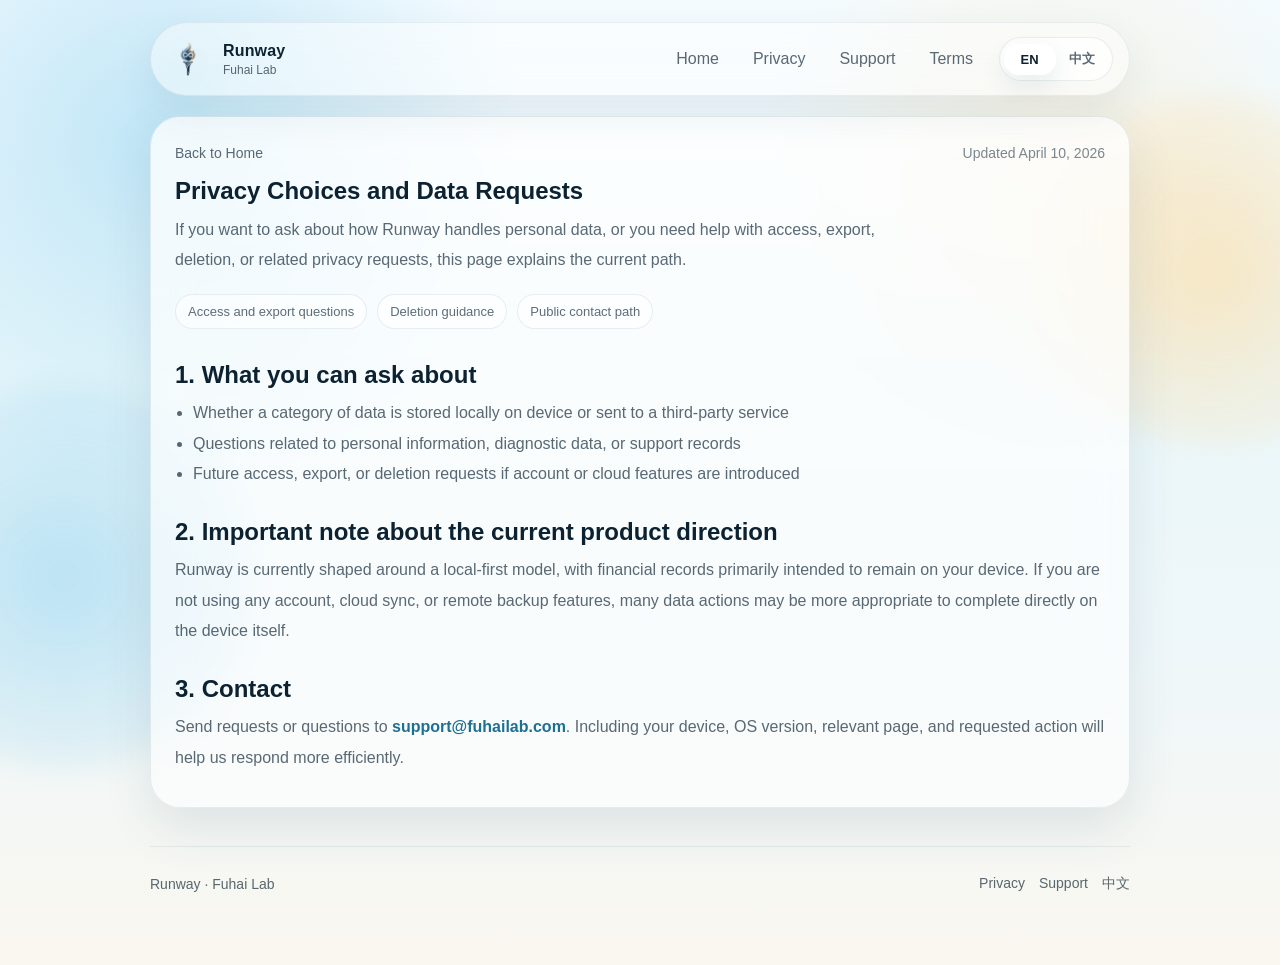
==== commit c6e29f94: "Redesign site with English root and Chinese secondary locale" ====
--- a/privacy-choices/index.html
+++ b/privacy-choices/index.html
@@ -1,95 +1,91 @@
 <!DOCTYPE html>
-<html lang="zh-CN">
+<html lang="en">
 <head>
   <meta charset="UTF-8">
   <meta name="viewport" content="width=device-width, initial-scale=1.0">
-  <title>Runway 隐私选择与数据请求</title>
+  <title>Runway Privacy Choices and Data Requests</title>
   <meta
     name="description"
-    content="了解如何就 Runway 的数据访问、导出、删除与隐私相关问题联系 Fuhai Lab。"
+    content="How to contact Fuhai Lab about data access, export, deletion, and privacy-related questions for Runway."
   >
   <link rel="stylesheet" href="/styles.css">
 </head>
 <body class="legal-page">
-  <div class="page-shell">
+  <div class="site-shell">
     <header class="site-nav">
-      <a class="brand-block" href="/">
-        <span class="brand-mark" aria-hidden="true"></span>
+      <a class="brand-link" href="/">
+        <img class="brand-logo" src="/assets/logo77.png" alt="Runway logo">
         <span class="brand-copy">
-          <span class="brand-title">Runway（自由倒计时）</span>
-          <span class="brand-subtitle">Fuhai Lab</span>
+          <span class="brand-name">Runway</span>
+          <span class="brand-meta">Fuhai Lab</span>
         </span>
       </a>
-
       <div class="nav-cluster">
-        <nav class="nav-links" aria-label="主导航">
-          <a href="/">首页</a>
-          <a href="/privacy/">隐私政策</a>
-          <a href="/support/">支持</a>
-          <a href="/terms/">条款</a>
+        <nav class="nav-links" aria-label="Main navigation">
+          <a href="/">Home</a>
+          <a href="/privacy/">Privacy</a>
+          <a href="/support/">Support</a>
+          <a href="/terms/">Terms</a>
         </nav>
-        <div class="locale-switch" aria-label="语言切换">
-          <a class="active" href="/privacy-choices/">中文</a>
-          <a href="/en/privacy-choices/">EN</a>
+        <div class="locale-switch" aria-label="Language switch">
+          <a class="active" href="/privacy-choices/">EN</a>
+          <a href="/zh/privacy-choices/">中文</a>
         </div>
       </div>
     </header>
 
-    <main class="legal-frame">
+    <main class="legal-shell">
       <div class="legal-top">
-        <a class="back-link" href="/">返回首页</a>
-        <span>更新于 2026 年 4 月 10 日</span>
+        <a class="back-link" href="/">Back to Home</a>
+        <span>Updated April 10, 2026</span>
       </div>
 
-      <section class="legal-hero">
-        <h1>隐私选择与数据请求</h1>
+      <section class="legal-intro">
+        <h1>Privacy Choices and Data Requests</h1>
         <p>
-          如果你想了解 Runway 与个人数据相关的处理方式，或需要发起访问、导出、删除等请求，
-          可以通过本页提供的方式与我们联系。我们会尽量在合理时间内响应。
+          If you want to ask about how Runway handles personal data, or you need help with access, export, deletion, or related privacy requests, this page explains the current path.
         </p>
         <div class="legal-summary">
-          <span class="summary-pill">访问与导出咨询</span>
-          <span class="summary-pill">删除请求说明</span>
-          <span class="summary-pill">公开联系入口</span>
+          <span class="summary-chip">Access and export questions</span>
+          <span class="summary-chip">Deletion guidance</span>
+          <span class="summary-chip">Public contact path</span>
         </div>
       </section>
 
       <div class="legal-stack">
         <section class="legal-section">
-          <h2>你可以请求什么</h2>
+          <h2>1. What you can ask about</h2>
           <ul>
-            <li>了解当前版本是否会将某类数据保存在设备本地或传输到第三方服务</li>
-            <li>咨询与个人信息、产品诊断数据或支持记录相关的问题</li>
-            <li>在未来版本支持账户或云同步时，申请访问、导出或删除相关数据</li>
+            <li>Whether a category of data is stored locally on device or sent to a third-party service</li>
+            <li>Questions related to personal information, diagnostic data, or support records</li>
+            <li>Future access, export, or deletion requests if account or cloud features are introduced</li>
           </ul>
         </section>
 
         <section class="legal-section">
-          <h2>当前版本的重要说明</h2>
+          <h2>2. Important note about the current product direction</h2>
           <p>
-            当前版本的 Runway 以本地优先为核心思路，财务记录主要保存在你的设备上。
-            如果你尚未启用账户、云同步或远程备份功能，很多数据请求更适合直接在设备内完成，例如修改、整理或删除本地记录。
+            Runway is currently shaped around a local-first model, with financial records primarily intended to remain on your device. If you are not using any account, cloud sync, or remote backup features, many data actions may be more appropriate to complete directly on the device itself.
           </p>
         </section>
 
         <section class="legal-section">
-          <h2>如何联系我们</h2>
+          <h2>3. Contact</h2>
           <p>
-            邮箱：
-            <a class="email-link" href="mailto:support@fuhailab.com">support@fuhailab.com</a>
-            <br>
-            为了帮助我们更快定位问题，请在邮件中说明你使用的设备、系统版本、遇到的页面或功能，以及你希望完成的操作。
+            Send requests or questions to
+            <a class="email-link" href="mailto:support@fuhailab.com">support@fuhailab.com</a>.
+            Including your device, OS version, relevant page, and requested action will help us respond more efficiently.
           </p>
         </section>
       </div>
     </main>
 
-    <footer class="footer">
-      <div class="footer-note">Runway（自由倒计时） · Fuhai Lab</div>
-      <div class="inline-links">
-        <a href="/privacy/">隐私政策</a>
-        <a href="/support/">支持</a>
-        <a href="/en/privacy-choices/">English</a>
+    <footer class="site-footer">
+      <div class="footer-brand">Runway · Fuhai Lab</div>
+      <div class="footer-links">
+        <a href="/privacy/">Privacy</a>
+        <a href="/support/">Support</a>
+        <a href="/zh/privacy-choices/">中文</a>
       </div>
     </footer>
   </div>
--- a/styles.css
+++ b/styles.css
@@ -1,24 +1,25 @@
 :root {
   color-scheme: light;
-  --bg: #edf7fb;
-  --bg-deep: #dceef5;
-  --paper: rgba(255, 255, 255, 0.74);
-  --paper-strong: rgba(255, 255, 255, 0.9);
-  --paper-soft: rgba(255, 255, 255, 0.58);
-  --text: #0e2431;
-  --muted: #59707d;
-  --line: rgba(86, 123, 141, 0.17);
-  --line-strong: rgba(86, 123, 141, 0.3);
-  --sky: #6bc0e5;
-  --sea: #1f6b84;
-  --gold: #efc98b;
-  --shadow: 0 28px 90px rgba(44, 85, 105, 0.15);
-  --shadow-soft: 0 18px 48px rgba(44, 85, 105, 0.11);
-  --radius-xl: 36px;
-  --radius-lg: 26px;
-  --radius-md: 20px;
+  --bg: #edf7fc;
+  --bg-soft: #f7fbfd;
+  --text: #0d2231;
+  --muted: rgba(13, 34, 49, 0.68);
+  --muted-strong: rgba(13, 34, 49, 0.82);
+  --line: rgba(92, 128, 145, 0.18);
+  --line-strong: rgba(92, 128, 145, 0.3);
+  --glass: rgba(255, 255, 255, 0.58);
+  --glass-strong: rgba(255, 255, 255, 0.76);
+  --white: #ffffff;
+  --blue: #1f6f93;
+  --blue-deep: #123c55;
+  --gold: #e8c892;
+  --shadow: 0 36px 100px rgba(35, 69, 88, 0.16);
+  --shadow-soft: 0 20px 50px rgba(35, 69, 88, 0.11);
+  --radius-xl: 34px;
+  --radius-lg: 24px;
+  --radius-md: 18px;
   --content: min(1180px, calc(100% - 40px));
-  --body-font: -apple-system, BlinkMacSystemFont, "SF Pro Display", "SF Pro Text", "PingFang SC", "Helvetica Neue", sans-serif;
+  --body-font: -apple-system, BlinkMacSystemFont, "SF Pro Display", "SF Pro Text", "Helvetica Neue", "PingFang SC", sans-serif;
 }
 
 * {
@@ -30,22 +31,15 @@
 }
 
 body {
-  position: relative;
   margin: 0;
   min-height: 100vh;
   color: var(--text);
   font-family: var(--body-font);
   background:
-    radial-gradient(circle at 8% 10%, rgba(122, 198, 229, 0.42), transparent 24%),
-    radial-gradient(circle at 82% 10%, rgba(255, 221, 161, 0.34), transparent 22%),
-    radial-gradient(circle at 88% 32%, rgba(155, 217, 243, 0.28), transparent 20%),
-    linear-gradient(180deg, #f2fbff 0%, #e8f6fb 38%, #eef8fb 62%, #fbf7f0 100%);
+    radial-gradient(circle at 12% 14%, rgba(153, 214, 241, 0.54), transparent 26%),
+    radial-gradient(circle at 82% 18%, rgba(255, 224, 172, 0.34), transparent 22%),
+    linear-gradient(180deg, #f4fbff 0%, #eaf7fb 36%, #eff7fa 68%, #faf7f0 100%);
   overflow-x: hidden;
-}
-
-body > * {
-  position: relative;
-  z-index: 1;
 }
 
 body::before,
@@ -53,96 +47,91 @@
   content: "";
   position: fixed;
   inset: auto;
+  pointer-events: none;
   border-radius: 999px;
-  pointer-events: none;
-  filter: blur(10px);
-  opacity: 0.58;
+  filter: blur(12px);
+  opacity: 0.72;
 }
 
 body::before {
-  top: 12vh;
-  right: -6rem;
-  width: 18rem;
-  height: 18rem;
-  background: radial-gradient(circle, rgba(255, 220, 152, 0.55), rgba(255, 220, 152, 0));
-  animation: drift 14s ease-in-out infinite;
+  top: 6rem;
+  right: -7rem;
+  width: 22rem;
+  height: 22rem;
+  background: radial-gradient(circle, rgba(255, 218, 154, 0.7), rgba(255, 218, 154, 0));
 }
 
 body::after {
-  top: 38vh;
-  left: -7rem;
-  width: 20rem;
-  height: 20rem;
-  background: radial-gradient(circle, rgba(120, 203, 236, 0.44), rgba(120, 203, 236, 0));
-  animation: drift 18s ease-in-out infinite reverse;
+  top: 24rem;
+  left: -8rem;
+  width: 24rem;
+  height: 24rem;
+  background: radial-gradient(circle, rgba(126, 202, 236, 0.62), rgba(126, 202, 236, 0));
+}
+
+img {
+  max-width: 100%;
+  display: block;
 }
 
 a {
   color: inherit;
 }
 
-.page-shell {
+.site-shell {
+  position: relative;
+  z-index: 1;
   width: var(--content);
   margin: 0 auto;
   padding: 22px 0 72px;
 }
 
 .site-nav {
+  position: sticky;
+  top: 18px;
+  z-index: 10;
   display: flex;
   align-items: center;
   justify-content: space-between;
-  gap: 24px;
-  margin-bottom: 24px;
+  gap: 20px;
+  margin-bottom: 20px;
   padding: 14px 16px;
-  border: 1px solid rgba(98, 137, 156, 0.12);
+  border: 1px solid rgba(103, 135, 150, 0.12);
   border-radius: 999px;
-  background: rgba(255, 255, 255, 0.46);
-  box-shadow: 0 10px 34px rgba(45, 85, 104, 0.08);
+  background: rgba(255, 255, 255, 0.48);
   backdrop-filter: blur(18px);
-}
-
-.brand-block {
+  box-shadow: 0 18px 40px rgba(41, 74, 93, 0.08);
+}
+
+.brand-link {
   display: inline-flex;
   align-items: center;
   gap: 14px;
+  min-width: 0;
   text-decoration: none;
 }
 
-.brand-mark {
-  position: relative;
+.brand-logo {
   width: 42px;
   height: 42px;
-  border-radius: 16px;
-  background:
-    radial-gradient(circle at 30% 26%, rgba(255, 255, 255, 0.98), rgba(255, 255, 255, 0.28) 35%, transparent 42%),
-    linear-gradient(150deg, #8fd2ef 0%, #3b89a4 62%, #173f54 100%);
-  box-shadow:
-    inset 0 1px 0 rgba(255, 255, 255, 0.62),
-    0 14px 36px rgba(46, 93, 117, 0.22);
-}
-
-.brand-mark::after {
-  content: "";
-  position: absolute;
-  inset: 8px 10px 10px 8px;
-  border-radius: 12px;
-  border: 1px solid rgba(255, 255, 255, 0.36);
-  transform: rotate(12deg);
+  object-fit: contain;
+  filter: drop-shadow(0 10px 22px rgba(24, 72, 101, 0.18));
 }
 
 .brand-copy {
   display: flex;
   flex-direction: column;
   gap: 3px;
-}
-
-.brand-title {
+  min-width: 0;
+}
+
+.brand-name {
   font-size: 16px;
   font-weight: 700;
   letter-spacing: 0.01em;
 }
 
-.brand-subtitle {
+.brand-meta {
   color: var(--muted);
   font-size: 12px;
 }
@@ -156,6 +145,7 @@
 }
 
 .nav-links,
+.footer-links,
 .inline-links {
   display: flex;
   flex-wrap: wrap;
@@ -163,177 +153,155 @@
 }
 
 .nav-links a,
+.footer-links a,
 .inline-links a,
 .back-link {
   color: var(--muted);
   text-decoration: none;
-  transition: color 180ms ease, transform 180ms ease;
+  transition: color 180ms ease, background-color 180ms ease;
 }
 
 .nav-links a {
-  position: relative;
   padding: 8px 10px;
   border-radius: 999px;
 }
 
-.nav-links a:hover {
-  background: rgba(255, 255, 255, 0.52);
-}
-
 .nav-links a:hover,
-.inline-links a:hover,
-.back-link:hover {
+.nav-links a:focus-visible {
   color: var(--text);
+  background: rgba(255, 255, 255, 0.62);
 }
 
 .locale-switch {
   display: inline-flex;
   align-items: center;
   padding: 4px;
-  border: 1px solid rgba(94, 132, 150, 0.16);
+  border: 1px solid rgba(103, 135, 150, 0.14);
   border-radius: 999px;
   background: rgba(255, 255, 255, 0.66);
-  backdrop-filter: blur(12px);
+  backdrop-filter: blur(16px);
 }
 
 .locale-switch a {
-  min-width: 50px;
+  min-width: 52px;
   padding: 8px 12px;
   border-radius: 999px;
   color: var(--muted);
+  text-align: center;
   text-decoration: none;
   font-size: 13px;
   font-weight: 700;
-  text-align: center;
 }
 
 .locale-switch a.active {
   color: var(--text);
-  background: rgba(255, 255, 255, 0.86);
-  box-shadow: 0 8px 24px rgba(69, 104, 121, 0.1);
-}
-
-.poster {
+  background: rgba(255, 255, 255, 0.92);
+  box-shadow: 0 10px 24px rgba(43, 82, 103, 0.1);
+}
+
+.hero {
   position: relative;
+  margin-inline: calc(50% - 50vw);
+  padding: 0 clamp(20px, 4vw, 40px);
   overflow: hidden;
-  padding: 44px 38px 36px;
-  min-height: min(90svh, 920px);
-  border: 1px solid rgba(103, 145, 164, 0.14);
-  border-radius: 42px;
-  background:
-    linear-gradient(180deg, rgba(255, 255, 255, 0.46), rgba(255, 255, 255, 0.14)),
-    radial-gradient(circle at 86% 18%, rgba(255, 216, 146, 0.62), transparent 18%),
-    radial-gradient(circle at 82% 30%, rgba(145, 220, 251, 0.54), transparent 24%),
-    linear-gradient(180deg, rgba(240, 251, 255, 0.92) 0%, rgba(210, 234, 244, 0.72) 52%, rgba(251, 245, 234, 0.84) 100%);
-  box-shadow: var(--shadow);
-}
-
-.poster::before,
-.poster::after {
+}
+
+.hero::before {
   content: "";
   position: absolute;
-  pointer-events: none;
-}
-
-.poster .starfield {
-  position: absolute;
-  inset: 0;
-  pointer-events: none;
-  background-image:
-    radial-gradient(circle at 16% 24%, rgba(255, 255, 255, 0.9) 0 1.2px, transparent 1.4px),
-    radial-gradient(circle at 72% 18%, rgba(255, 255, 255, 0.62) 0 1px, transparent 1.2px),
-    radial-gradient(circle at 82% 36%, rgba(255, 255, 255, 0.72) 0 1.2px, transparent 1.4px),
-    radial-gradient(circle at 58% 10%, rgba(255, 255, 255, 0.5) 0 0.8px, transparent 1px);
-  opacity: 0.68;
-}
-
-.poster::before {
   inset: 0;
   background:
-    linear-gradient(180deg, rgba(255, 255, 255, 0.26), transparent 30%),
-    radial-gradient(circle at 14% 10%, rgba(255, 255, 255, 0.9), transparent 18%);
-}
-
-.poster::after {
-  left: -12%;
-  right: -12%;
+    radial-gradient(circle at 82% 16%, rgba(255, 221, 162, 0.8), rgba(255, 221, 162, 0) 18%),
+    radial-gradient(circle at 74% 24%, rgba(173, 223, 246, 0.72), rgba(173, 223, 246, 0) 24%),
+    linear-gradient(180deg, rgba(245, 252, 255, 0.96) 0%, rgba(227, 243, 249, 0.84) 48%, rgba(249, 244, 233, 0.78) 100%);
+}
+
+.hero::after {
+  content: "";
+  position: absolute;
+  left: -10%;
+  right: -10%;
   bottom: -14%;
-  height: 46%;
+  height: 42%;
+  border-radius: 50%;
   background:
-    radial-gradient(circle at 14% 26%, rgba(255, 255, 255, 0.75), rgba(255, 255, 255, 0) 45%),
-    linear-gradient(180deg, rgba(141, 184, 201, 0), rgba(141, 184, 201, 0.16) 18%, rgba(255, 255, 255, 0.66));
-  border-radius: 50%;
-  filter: blur(6px);
-}
-
-.poster-grid {
+    radial-gradient(circle at 20% 18%, rgba(255, 255, 255, 0.8), rgba(255, 255, 255, 0) 36%),
+    linear-gradient(180deg, rgba(129, 173, 193, 0), rgba(129, 173, 193, 0.18) 28%, rgba(255, 255, 255, 0.7));
+  filter: blur(10px);
+}
+
+.hero-inner {
   position: relative;
+  z-index: 1;
+  width: min(1280px, 100%);
+  min-height: min(96vh, 980px);
+  margin: 0 auto;
+  padding: 92px 0 74px;
   display: grid;
-  grid-template-columns: minmax(0, 1.08fr) minmax(360px, 0.92fr);
-  gap: 34px;
-  align-items: end;
-  min-height: calc(min(90svh, 920px) - 88px);
-}
-
-.poster-copy {
-  max-width: 650px;
-  padding-top: 6px;
-}
-
-.poster-preface {
+  grid-template-columns: minmax(0, 1.12fr) minmax(300px, 0.88fr);
+  gap: 38px;
+  align-items: center;
+}
+
+.hero-copy {
+  max-width: 720px;
+}
+
+.hero-preface {
   display: inline-flex;
   align-items: center;
-  gap: 10px;
-  margin-bottom: 16px;
-  color: rgba(14, 36, 49, 0.62);
+  gap: 12px;
+  color: rgba(13, 34, 49, 0.62);
   font-size: 13px;
-  letter-spacing: 0.04em;
+  letter-spacing: 0.08em;
   text-transform: uppercase;
 }
 
-.poster-preface::before {
+.hero-preface::before {
   content: "";
-  width: 42px;
+  width: 52px;
   height: 1px;
-  background: rgba(31, 107, 132, 0.3);
+  background: rgba(31, 111, 147, 0.32);
 }
 
 .eyebrow {
   display: inline-flex;
   align-items: center;
   gap: 8px;
-  padding: 8px 14px;
+  margin-top: 18px;
+  padding: 9px 14px;
+  border: 1px solid rgba(97, 129, 144, 0.14);
   border-radius: 999px;
-  border: 1px solid rgba(94, 132, 150, 0.14);
-  background: rgba(255, 255, 255, 0.7);
-  color: var(--sea);
+  background: rgba(255, 255, 255, 0.52);
+  color: var(--blue);
+  backdrop-filter: blur(10px);
   font-size: 12px;
   font-weight: 700;
   letter-spacing: 0.08em;
   text-transform: uppercase;
-  backdrop-filter: blur(12px);
-}
-
-.poster-copy h1 {
-  margin: 20px 0 18px;
-  font-size: clamp(46px, 8vw, 106px);
-  line-height: 0.93;
-  letter-spacing: -0.06em;
-}
-
-.poster-copy p {
-  max-width: 590px;
+}
+
+.hero-title {
+  margin: 22px 0 16px;
+  font-size: clamp(48px, 8vw, 108px);
+  line-height: 0.92;
+  letter-spacing: -0.07em;
+}
+
+.hero-lead {
+  max-width: 610px;
   margin: 0;
   color: var(--muted);
-  font-size: clamp(17px, 2vw, 21px);
-  line-height: 1.88;
+  font-size: clamp(18px, 2vw, 21px);
+  line-height: 1.9;
 }
 
 .hero-note {
+  max-width: 520px;
   margin-top: 20px;
-  color: rgba(14, 36, 49, 0.7);
+  color: rgba(13, 34, 49, 0.62);
   font-size: 14px;
-  letter-spacing: 0.01em;
+  line-height: 1.8;
 }
 
 .hero-actions {
@@ -343,21 +311,12 @@
   margin-top: 30px;
 }
 
-.hero-after {
-  display: flex;
-  flex-wrap: wrap;
-  gap: 18px 26px;
-  margin-top: 20px;
-  color: rgba(14, 36, 49, 0.58);
-  font-size: 13px;
-}
-
 .button {
   display: inline-flex;
   align-items: center;
   justify-content: center;
-  min-height: 48px;
-  padding: 0 18px;
+  min-height: 50px;
+  padding: 0 20px;
   border: 1px solid transparent;
   border-radius: 999px;
   text-decoration: none;
@@ -366,415 +325,354 @@
   transition:
     transform 180ms ease,
     box-shadow 180ms ease,
-    background-color 180ms ease,
-    border-color 180ms ease;
-}
-
-.button:hover {
+    border-color 180ms ease,
+    background-color 180ms ease;
+}
+
+.button:hover,
+.button:focus-visible {
   transform: translateY(-1px);
 }
 
 .button.primary {
   color: #fff;
-  background: linear-gradient(180deg, #24708a, #174d63);
-  box-shadow: 0 14px 36px rgba(35, 99, 123, 0.22);
+  background: linear-gradient(180deg, #246d90 0%, #17465f 100%);
+  box-shadow: 0 18px 36px rgba(24, 74, 99, 0.24);
 }
 
 .button.secondary {
-  border-color: rgba(94, 132, 150, 0.18);
-  background: rgba(255, 255, 255, 0.72);
+  color: var(--text);
+  border-color: rgba(95, 129, 144, 0.16);
+  background: rgba(255, 255, 255, 0.68);
   backdrop-filter: blur(12px);
 }
 
-.poster-scene {
-  display: grid;
-  gap: 16px;
-  justify-items: end;
-}
-
-.scene-card {
-  width: min(100%, 382px);
-  padding: 22px 22px 20px;
-  border: 1px solid rgba(103, 145, 164, 0.14);
-  border-radius: 30px;
+.hero-foot {
+  display: flex;
+  flex-wrap: wrap;
+  gap: 16px 26px;
+  margin-top: 22px;
+  color: rgba(13, 34, 49, 0.56);
+  font-size: 13px;
+}
+
+.hero-stage {
+  position: relative;
+  min-height: 620px;
+}
+
+.hero-glow {
+  position: absolute;
+  inset: auto auto 8% 12%;
+  width: min(520px, 82%);
+  aspect-ratio: 1 / 1.2;
+  border-radius: 999px;
   background:
-    linear-gradient(180deg, rgba(255, 255, 255, 0.86), rgba(255, 255, 255, 0.56));
+    radial-gradient(circle at 58% 22%, rgba(255, 222, 171, 0.78), rgba(255, 222, 171, 0) 26%),
+    radial-gradient(circle at 44% 32%, rgba(155, 218, 243, 0.64), rgba(155, 218, 243, 0) 34%),
+    radial-gradient(circle at 52% 56%, rgba(255, 255, 255, 0.8), rgba(255, 255, 255, 0) 44%);
+  filter: blur(3px);
+}
+
+.logo-anchor {
+  position: absolute;
+  top: 5%;
+  right: 10%;
+  width: min(380px, 70%);
+  padding: 24px 22px 16px;
+  border: 1px solid rgba(104, 136, 150, 0.12);
+  border-radius: 32px;
+  background: linear-gradient(180deg, rgba(255, 255, 255, 0.78), rgba(255, 255, 255, 0.44));
   box-shadow: var(--shadow-soft);
   backdrop-filter: blur(18px);
-  animation: lift 8s ease-in-out infinite;
-}
-
-.scene-card.highlight {
-  background:
-    linear-gradient(180deg, rgba(255, 255, 255, 0.9), rgba(255, 255, 255, 0.64)),
-    radial-gradient(circle at 78% 16%, rgba(255, 216, 146, 0.22), transparent 24%);
-}
-
-.scene-card.secondary {
-  animation-delay: -2s;
-}
-
-.scene-kicker {
-  margin: 0 0 10px;
-  color: var(--muted);
+}
+
+.logo-anchor img {
+  width: 100%;
+  max-width: 220px;
+  margin-inline: auto;
+  filter: drop-shadow(0 18px 44px rgba(22, 57, 74, 0.18));
+}
+
+.logo-caption {
+  margin: 16px 0 0;
+  color: rgba(13, 34, 49, 0.58);
   font-size: 13px;
-}
-
-.scene-metric {
-  display: flex;
-  align-items: baseline;
-  gap: 10px;
-  margin: 0;
-}
-
-.scene-number {
-  font-size: clamp(42px, 5vw, 64px);
-  line-height: 0.95;
-  letter-spacing: -0.06em;
-  font-variant-numeric: tabular-nums;
-}
-
-.scene-unit {
-  color: var(--muted);
-  font-size: 16px;
-}
-
-.scene-copy {
-  margin: 14px 0 0;
-  color: var(--muted);
-  font-size: 15px;
-  line-height: 1.8;
-}
-
-.meter {
-  position: relative;
-  height: 10px;
-  margin-top: 16px;
-  overflow: hidden;
-  border-radius: 999px;
-  background: rgba(156, 200, 220, 0.32);
-}
-
-.meter::after {
-  content: "";
+  line-height: 1.75;
+  text-align: center;
+}
+
+.hero-aside {
   position: absolute;
-  inset: 0 auto 0 0;
-  width: 68%;
-  border-radius: inherit;
-  background: linear-gradient(90deg, #7dcceb, #2d8098 68%, #f3d397);
-}
-
-.scene-list {
+  right: 0;
+  bottom: 6%;
   display: grid;
-  gap: 12px;
-}
-
-.scene-row {
-  display: grid;
-  grid-template-columns: 88px 1fr;
   gap: 14px;
-  align-items: start;
-  padding-top: 12px;
-  border-top: 1px solid rgba(95, 134, 153, 0.12);
-}
-
-.scene-row:first-child {
-  padding-top: 0;
-  border-top: 0;
-}
-
-.scene-row .label {
-  color: var(--sea);
-  font-size: 12px;
-  font-weight: 700;
-  letter-spacing: 0.06em;
-  text-transform: uppercase;
-}
-
-.scene-row p {
-  margin: 0;
-  color: var(--text);
-  font-size: 15px;
-  line-height: 1.74;
-}
-
-.section-panel {
-  position: relative;
-  margin-top: 18px;
-  padding: 32px 30px;
-  border: 1px solid var(--line);
-  border-radius: var(--radius-xl);
-  background: var(--paper);
+  width: min(360px, 82%);
+}
+
+.aside-note,
+.aside-metric {
+  padding: 20px 20px 18px;
+  border: 1px solid rgba(104, 136, 150, 0.12);
+  border-radius: 28px;
+  background: linear-gradient(180deg, rgba(255, 255, 255, 0.78), rgba(255, 255, 255, 0.48));
   box-shadow: var(--shadow-soft);
-  backdrop-filter: blur(16px);
-}
-
-.section-panel::before {
-  content: "";
-  position: absolute;
-  top: 0;
-  left: 28px;
-  width: 88px;
-  height: 1px;
-  background: linear-gradient(90deg, rgba(31, 107, 132, 0.48), rgba(31, 107, 132, 0));
-}
-
-.section-heading {
-  max-width: 760px;
-  margin-bottom: 26px;
-}
-
-.section-tagline {
-  max-width: 540px;
-  margin-top: 14px;
-  color: rgba(14, 36, 49, 0.64);
-  font-size: 14px;
-  line-height: 1.8;
-}
-
-.section-kicker {
-  display: inline-block;
-  margin-bottom: 12px;
-  color: var(--sea);
+  backdrop-filter: blur(18px);
+}
+
+.aside-kicker {
+  color: rgba(13, 34, 49, 0.54);
   font-size: 12px;
   font-weight: 700;
   letter-spacing: 0.08em;
   text-transform: uppercase;
 }
 
-.section-title,
-.legal-hero h1 {
+.aside-metric strong {
+  display: block;
+  margin-top: 8px;
+  font-size: clamp(42px, 5vw, 62px);
+  line-height: 0.96;
+  letter-spacing: -0.06em;
+  font-variant-numeric: tabular-nums;
+}
+
+.aside-metric p,
+.aside-note p {
+  margin: 10px 0 0;
+  color: var(--muted);
+  line-height: 1.82;
+  font-size: 15px;
+}
+
+.content {
+  margin-top: 42px;
+}
+
+.section {
+  padding: 34px 0;
+  border-top: 1px solid rgba(99, 131, 146, 0.14);
+}
+
+.section-head {
+  max-width: 760px;
+  margin-bottom: 22px;
+}
+
+.section-overline {
+  display: inline-block;
+  margin-bottom: 12px;
+  color: var(--blue);
+  font-size: 12px;
+  font-weight: 700;
+  letter-spacing: 0.08em;
+  text-transform: uppercase;
+}
+
+.section-title {
   margin: 0 0 10px;
-  font-size: clamp(30px, 4.6vw, 52px);
+  font-size: clamp(30px, 4vw, 54px);
   line-height: 1.02;
   letter-spacing: -0.05em;
 }
 
-.section-body,
-.legal-hero p,
+.section-copy {
+  margin: 0;
+  color: var(--muted);
+  font-size: 17px;
+  line-height: 1.92;
+}
+
+.three-up {
+  display: grid;
+  grid-template-columns: repeat(3, minmax(0, 1fr));
+  gap: 18px;
+}
+
+.feature {
+  padding-top: 14px;
+  border-top: 1px solid var(--line-strong);
+}
+
+.feature-index {
+  color: var(--blue);
+  font-size: 12px;
+  font-weight: 700;
+  letter-spacing: 0.08em;
+  text-transform: uppercase;
+}
+
+.feature h3,
+.story-panel h3,
+.quote-panel h3,
+.cta-panel h2,
+.legal-intro h1,
+.legal-section h2,
+.support-card h2 {
+  margin: 10px 0 10px;
+  font-size: 24px;
+  line-height: 1.16;
+}
+
+.feature p,
+.story-panel p,
+.quote-panel p,
+.cta-panel p,
+.legal-intro p,
 .legal-section p,
 .legal-section li,
 .support-card p,
 .support-card li {
   margin: 0;
   color: var(--muted);
+  line-height: 1.9;
+}
+
+.story-grid {
+  display: grid;
+  grid-template-columns: minmax(0, 1.05fr) minmax(280px, 0.95fr);
+  gap: 28px;
+  align-items: start;
+}
+
+.story-panel,
+.quote-panel,
+.support-card,
+.legal-shell,
+.cta-panel {
+  padding: 24px 22px;
+  border: 1px solid rgba(101, 133, 148, 0.14);
+  border-radius: 30px;
+  background: linear-gradient(180deg, rgba(255, 255, 255, 0.78), rgba(255, 255, 255, 0.56));
+  box-shadow: var(--shadow-soft);
+  backdrop-filter: blur(18px);
+}
+
+.ledger-lines {
+  margin-top: 18px;
+}
+
+.ledger-row {
+  display: grid;
+  grid-template-columns: minmax(0, 1fr) auto;
+  gap: 14px;
+  padding: 14px 0;
+  border-bottom: 1px solid rgba(99, 131, 146, 0.12);
+}
+
+.ledger-row:last-child {
+  border-bottom: 0;
+}
+
+.ledger-title {
+  display: block;
   font-size: 16px;
-  line-height: 1.9;
-}
-
-.pillar-grid {
+  font-weight: 600;
+}
+
+.ledger-note {
+  display: block;
+  margin-top: 4px;
+  color: rgba(13, 34, 49, 0.5);
+  font-size: 13px;
+}
+
+.ledger-value {
+  align-self: center;
+  font-size: 15px;
+  font-weight: 700;
+  font-variant-numeric: tabular-nums;
+}
+
+.quote-panel blockquote {
+  margin: 0;
+  font-size: clamp(28px, 4vw, 42px);
+  line-height: 1.24;
+  letter-spacing: -0.04em;
+}
+
+.quote-panel footer {
+  margin-top: 16px;
+  color: rgba(13, 34, 49, 0.56);
+  font-size: 14px;
+}
+
+.trust-grid {
   display: grid;
   grid-template-columns: repeat(3, minmax(0, 1fr));
   gap: 18px;
 }
 
-.pillar {
-  padding: 22px 20px 20px;
-  border-radius: var(--radius-md);
-  background: var(--paper-strong);
-  border: 1px solid rgba(95, 134, 153, 0.14);
-}
-
-.pillar-index {
-  margin-bottom: 12px;
-  color: var(--sea);
-  font-size: 12px;
-  font-weight: 700;
-  letter-spacing: 0.08em;
-  text-transform: uppercase;
-}
-
-.pillar h3,
-.ledger-panel h3,
-.editorial-quote h3,
-.support-card h2,
-.legal-section h2,
-.cta-banner h2 {
-  margin: 0 0 10px;
-  font-size: 24px;
-  line-height: 1.15;
-}
-
-.pillar p,
-.ledger-panel p,
-.editorial-copy p,
-.editorial-quote p,
-.cta-banner p {
-  margin: 0;
-  color: var(--muted);
-  line-height: 1.86;
-}
-
-.editorial-grid {
-  display: grid;
-  grid-template-columns: minmax(0, 1.12fr) minmax(300px, 0.88fr);
-  gap: 20px;
-  align-items: stretch;
-}
-
-.editorial-copy {
-  display: grid;
-  gap: 20px;
-}
-
-.ledger-panel,
-.editorial-quote,
-.support-card,
-.legal-section,
-.cta-banner {
-  padding: 24px 22px;
-  border-radius: 28px;
-  border: 1px solid rgba(95, 134, 153, 0.14);
-  background: rgba(255, 255, 255, 0.82);
-}
-
-.ledger-samples {
-  display: grid;
-  gap: 14px;
-  margin-top: 18px;
-}
-
-.ledger-note {
-  margin-top: 16px;
-  color: rgba(14, 36, 49, 0.58);
-  font-size: 13px;
-  line-height: 1.8;
-}
-
-.sample-row {
-  display: grid;
-  grid-template-columns: 1fr auto;
-  gap: 14px;
-  padding-bottom: 12px;
-  border-bottom: 1px solid rgba(95, 134, 153, 0.12);
-}
-
-.sample-row:last-child {
-  padding-bottom: 0;
-  border-bottom: 0;
-}
-
-.sample-meta {
-  display: flex;
-  flex-direction: column;
-  gap: 4px;
-}
-
-.sample-title {
-  font-size: 16px;
-  font-weight: 600;
-}
-
-.sample-note {
-  color: var(--muted);
-  font-size: 13px;
-}
-
-.sample-value {
-  align-self: center;
-  font-variant-numeric: tabular-nums;
-  font-size: 15px;
-  font-weight: 700;
-}
-
-.editorial-copy {
-  display: grid;
-  gap: 18px;
-}
-
-.editorial-quote blockquote {
-  margin: 0;
-  font-size: clamp(24px, 3vw, 36px);
-  line-height: 1.3;
-  letter-spacing: -0.03em;
-}
-
-.editorial-quote footer {
-  margin-top: 14px;
-  color: var(--muted);
-  font-size: 14px;
-}
-
-.assurance-grid {
-  display: grid;
-  grid-template-columns: repeat(3, minmax(0, 1fr));
-  gap: 16px;
-}
-
-.assurance {
-  padding: 18px 18px 16px;
+.trust-item {
+  padding-top: 16px;
   border-top: 1px solid var(--line-strong);
 }
 
-.assurance span {
-  display: inline-block;
-  margin-bottom: 10px;
-  color: var(--sea);
-  font-size: 12px;
-  font-weight: 700;
-  letter-spacing: 0.08em;
-  text-transform: uppercase;
-}
-
-.assurance strong {
+.trust-item strong {
   display: block;
-  margin-bottom: 8px;
-  font-size: 18px;
-}
-
-.assurance p {
+  margin: 10px 0 8px;
+  font-size: 19px;
+}
+
+.trust-item p {
   margin: 0;
   color: var(--muted);
   line-height: 1.82;
 }
 
-.cta-banner {
+.cta-panel {
   display: grid;
   grid-template-columns: minmax(0, 1fr) auto;
   gap: 24px;
   align-items: end;
-  margin-top: 18px;
-  box-shadow: var(--shadow-soft);
-}
-
-.cta-banner .section-kicker {
-  margin-bottom: 10px;
+  margin-top: 16px;
 }
 
 .cta-actions {
   display: flex;
   flex-wrap: wrap;
+  justify-content: flex-end;
   gap: 12px;
-  justify-content: flex-end;
-}
-
-.footer {
+}
+
+.site-footer {
   display: flex;
   justify-content: space-between;
   align-items: center;
   flex-wrap: wrap;
-  gap: 14px;
-  margin-top: 20px;
-  padding: 14px 4px 0;
+  gap: 16px;
+  padding-top: 28px;
+  border-top: 1px solid rgba(99, 131, 146, 0.12);
+  margin-top: 38px;
   color: var(--muted);
   font-size: 14px;
 }
 
-.footer-note {
-  max-width: 460px;
-}
-
-.legal-page .page-shell {
+.footer-brand {
+  max-width: 480px;
+}
+
+.legal-page .site-shell {
   width: min(980px, calc(100% - 32px));
 }
 
-.legal-frame {
-  padding: 28px 26px 34px;
-  border: 1px solid rgba(95, 134, 153, 0.15);
-  border-radius: 34px;
-  background: rgba(255, 255, 255, 0.84);
-  box-shadow: var(--shadow);
-  backdrop-filter: blur(18px);
+.legal-shell {
+  padding: 28px 24px 34px;
+}
+
+.legal-top {
+  display: flex;
+  justify-content: space-between;
+  align-items: center;
+  gap: 14px;
+  margin-bottom: 16px;
+  color: rgba(13, 34, 49, 0.54);
+  font-size: 14px;
+}
+
+.legal-intro {
+  max-width: 760px;
 }
 
 .legal-summary {
@@ -784,40 +682,26 @@
   margin-top: 18px;
 }
 
-.summary-pill {
+.summary-chip {
   display: inline-flex;
   align-items: center;
   padding: 9px 12px;
-  border: 1px solid rgba(95, 134, 153, 0.14);
+  border: 1px solid rgba(101, 133, 148, 0.14);
   border-radius: 999px;
-  background: rgba(255, 255, 255, 0.62);
-  color: rgba(14, 36, 49, 0.66);
+  background: rgba(255, 255, 255, 0.58);
+  color: rgba(13, 34, 49, 0.66);
   font-size: 13px;
-}
-
-.legal-top {
-  display: flex;
-  justify-content: space-between;
-  align-items: center;
-  gap: 16px;
-  margin-bottom: 18px;
-  color: var(--muted);
-  font-size: 14px;
-}
-
-.legal-hero {
-  max-width: 780px;
-  margin-bottom: 24px;
 }
 
 .legal-stack,
 .support-grid {
   display: grid;
   gap: 18px;
+  margin-top: 22px;
 }
 
 .support-grid {
-  grid-template-columns: minmax(0, 1.04fr) minmax(280px, 0.96fr);
+  grid-template-columns: minmax(0, 1.02fr) minmax(280px, 0.98fr);
 }
 
 .legal-section ul,
@@ -827,19 +711,19 @@
 }
 
 .email-link {
-  color: var(--sea);
+  color: var(--blue);
   font-weight: 700;
   text-decoration: none;
 }
 
 .meta-list {
   display: grid;
-  gap: 14px;
+  gap: 12px;
 }
 
 .meta-item {
-  padding-top: 14px;
-  border-top: 1px solid rgba(95, 134, 153, 0.12);
+  padding-top: 12px;
+  border-top: 1px solid rgba(99, 131, 146, 0.12);
 }
 
 .meta-item:first-child {
@@ -847,50 +731,18 @@
   border-top: 0;
 }
 
-.meta-item strong {
-  display: block;
-  margin-bottom: 6px;
-  font-size: 14px;
-}
-
-@keyframes drift {
-  0%,
-  100% {
-    transform: translate3d(0, 0, 0);
-  }
-
-  50% {
-    transform: translate3d(0, 18px, 0);
-  }
-}
-
-@keyframes lift {
-  0%,
-  100% {
-    transform: translate3d(0, 0, 0);
-  }
-
-  50% {
-    transform: translate3d(0, -5px, 0);
-  }
-}
-
 @media (max-width: 980px) {
-  .poster-grid,
-  .pillar-grid,
-  .editorial-grid,
-  .assurance-grid,
-  .cta-banner,
+  .hero-inner,
+  .three-up,
+  .story-grid,
+  .trust-grid,
+  .cta-panel,
   .support-grid {
     grid-template-columns: 1fr;
   }
 
-  .poster-scene {
-    justify-items: stretch;
-  }
-
-  .scene-card {
-    width: 100%;
+  .hero-stage {
+    min-height: 520px;
   }
 
   .cta-actions {
@@ -899,7 +751,7 @@
 }
 
 @media (max-width: 720px) {
-  .page-shell {
+  .site-shell {
     width: min(100% - 24px, 1180px);
     padding-top: 18px;
   }
@@ -907,41 +759,47 @@
   .site-nav,
   .nav-cluster,
   .legal-top,
-  .footer {
+  .site-footer {
     align-items: flex-start;
     flex-direction: column;
   }
 
-  .site-nav {
-    border-radius: 28px;
-  }
-
-  .poster,
-  .section-panel,
-  .legal-frame {
-    padding: 24px 18px;
-    border-radius: 28px;
-  }
-
-  .poster {
+  .hero-inner {
     min-height: auto;
-  }
-
-  .poster-grid {
-    min-height: auto;
-  }
-
-  .scene-row,
-  .sample-row {
-    grid-template-columns: 1fr;
+    padding-top: 74px;
+    padding-bottom: 54px;
+  }
+
+  .hero-stage {
+    min-height: 480px;
+  }
+
+  .logo-anchor {
+    position: relative;
+    top: auto;
+    right: auto;
+    width: 100%;
+  }
+
+  .hero-aside {
+    position: relative;
+    right: auto;
+    bottom: auto;
+    width: 100%;
+    margin-top: 16px;
   }
 
   .button {
     width: 100%;
   }
 
-  .hero-after {
+  .hero-actions,
+  .hero-foot {
     flex-direction: column;
-    gap: 10px;
-  }
-}
+    align-items: stretch;
+  }
+
+  .ledger-row {
+    grid-template-columns: 1fr;
+  }
+}
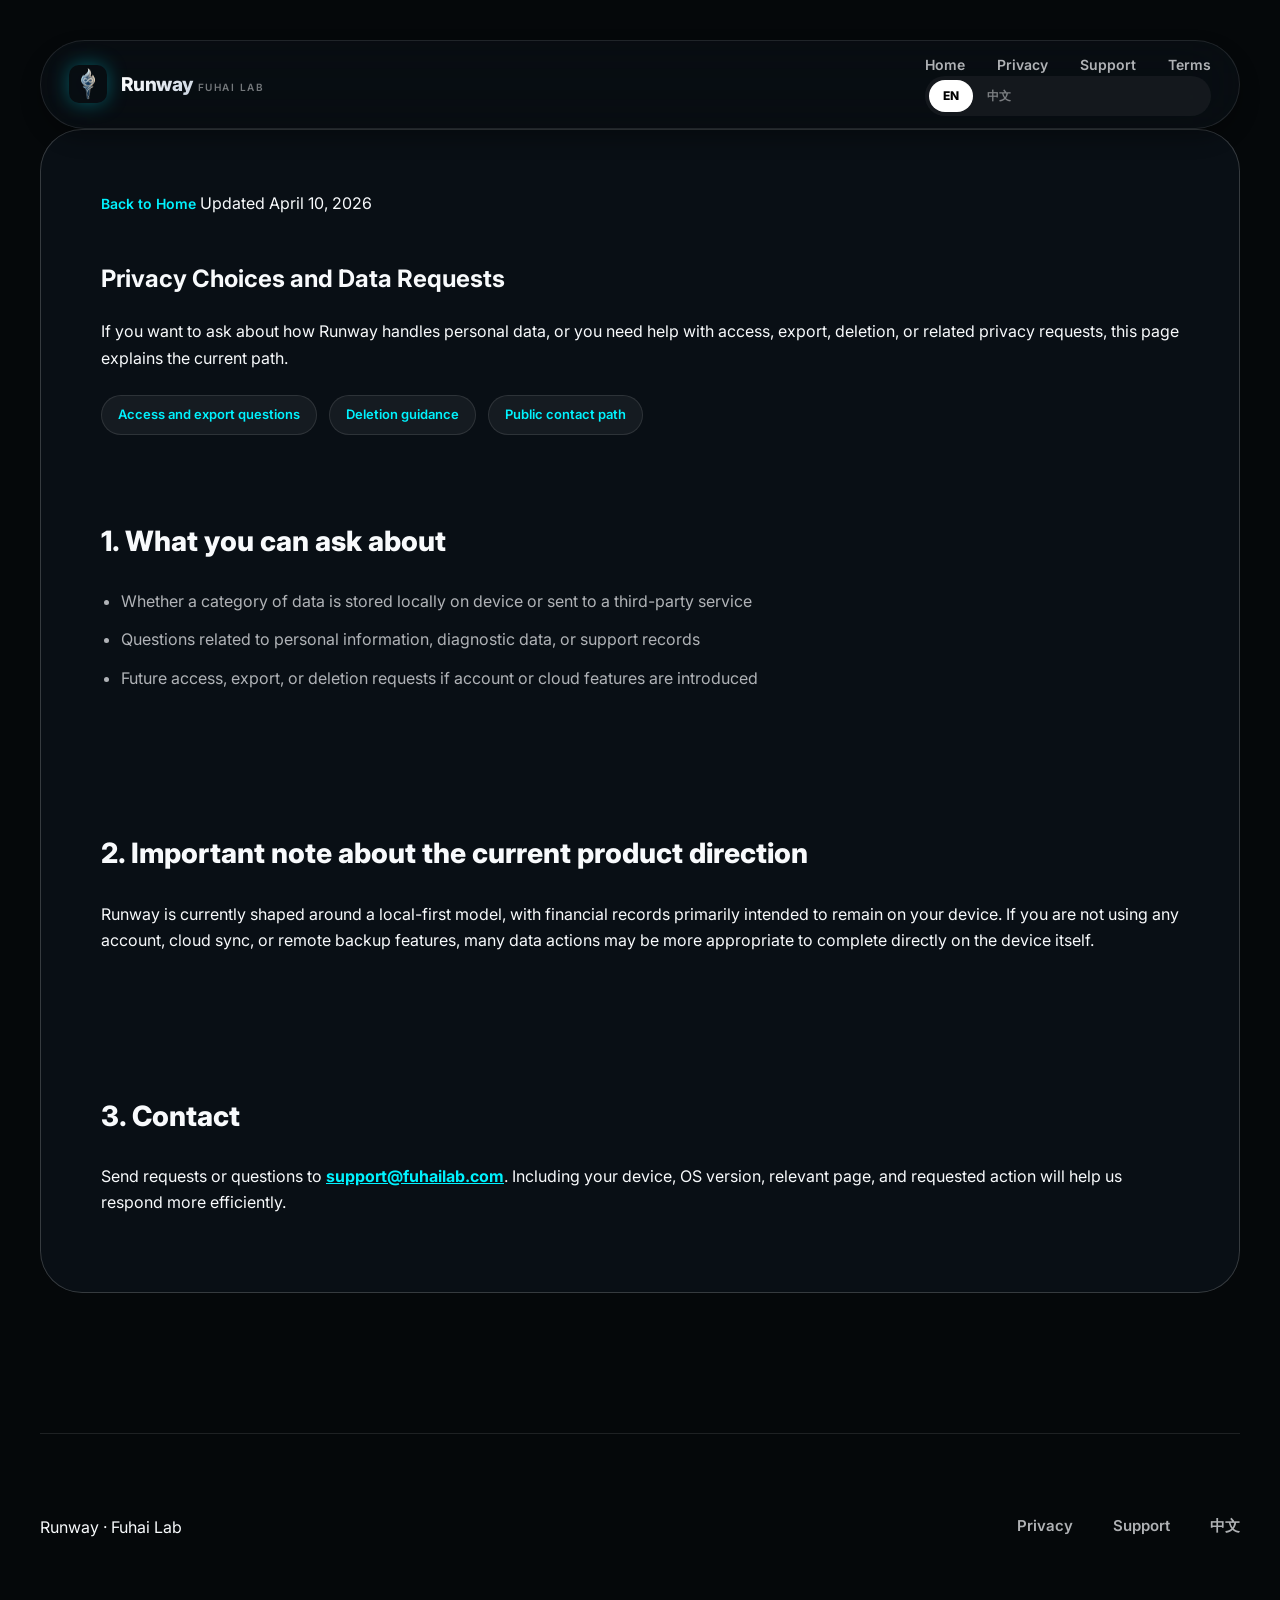
==== commit 7153953a: "Redesign site with English root and Chinese secondary locale" ====
--- a/privacy-choices/index.html
+++ b/privacy-choices/index.html
@@ -8,9 +8,15 @@
     name="description"
     content="How to contact Fuhai Lab about data access, export, deletion, and privacy-related questions for Runway."
   >
+    <link rel="preconnect" href="https://fonts.googleapis.com">
+  <link rel="preconnect" href="https://fonts.gstatic.com" crossorigin>
+  <link href="https://fonts.googleapis.com/css2?family=Inter:wght@400;500;600;700;800;900&display=swap" rel="stylesheet">
   <link rel="stylesheet" href="/styles.css">
 </head>
 <body class="legal-page">
+  <div class="bg-glow-1"></div>
+  <div class="bg-glow-2"></div>
+
   <div class="site-shell">
     <header class="site-nav">
       <a class="brand-link" href="/">
--- a/styles.css
+++ b/styles.css
@@ -1,33 +1,47 @@
 :root {
-  color-scheme: light;
-  --bg: #edf7fc;
-  --bg-soft: #f7fbfd;
-  --text: #0d2231;
-  --muted: rgba(13, 34, 49, 0.68);
-  --muted-strong: rgba(13, 34, 49, 0.82);
-  --line: rgba(92, 128, 145, 0.18);
-  --line-strong: rgba(92, 128, 145, 0.3);
-  --glass: rgba(255, 255, 255, 0.58);
-  --glass-strong: rgba(255, 255, 255, 0.76);
-  --white: #ffffff;
-  --blue: #1f6f93;
-  --blue-deep: #123c55;
+  color-scheme: dark;
+  --bg: #05080a;
+  --bg-card: rgba(13, 20, 28, 0.65);
+  --text: #f8fafc;
+  --text-muted: rgba(248, 250, 252, 0.7);
+  --text-dim: rgba(248, 250, 252, 0.45);
+  --accent: #00f2fe;
+  --accent-glow: rgba(0, 242, 254, 0.35);
+  --accent-soft: rgba(0, 242, 254, 0.12);
   --gold: #e8c892;
-  --shadow: 0 36px 100px rgba(35, 69, 88, 0.16);
-  --shadow-soft: 0 20px 50px rgba(35, 69, 88, 0.11);
-  --radius-xl: 34px;
-  --radius-lg: 24px;
-  --radius-md: 18px;
-  --content: min(1180px, calc(100% - 40px));
-  --body-font: -apple-system, BlinkMacSystemFont, "SF Pro Display", "SF Pro Text", "Helvetica Neue", "PingFang SC", sans-serif;
+  --gold-glow: rgba(232, 200, 146, 0.25);
+  --line: rgba(255, 255, 255, 0.1);
+  --line-strong: rgba(255, 255, 255, 0.18);
+  --glass: rgba(10, 15, 20, 0.75);
+  --shadow: 0 40px 80px rgba(0, 0, 0, 0.6);
+  --shadow-sm: 0 10px 20px rgba(0, 0, 0, 0.3);
+  --radius-xl: 42px;
+  --radius-lg: 28px;
+  --radius-md: 20px;
+  --content: min(1200px, calc(100% - 48px));
+  --body-font: "Inter", -apple-system, BlinkMacSystemFont, "SF Pro Display", "PingFang SC", sans-serif;
+}
+
+@keyframes pulse-glow {
+  0% { transform: scale(1); opacity: 0.4; }
+  50% { transform: scale(1.1); opacity: 0.6; }
+  100% { transform: scale(1); opacity: 0.4; }
+}
+
+@keyframes float {
+  0% { transform: translateY(0); }
+  50% { transform: translateY(-10px); }
+  100% { transform: translateY(0); }
 }
 
 * {
   box-sizing: border-box;
+  -webkit-font-smoothing: antialiased;
 }
 
 html {
   scroll-behavior: smooth;
+  background-color: var(--bg);
 }
 
 body {
@@ -35,771 +49,534 @@
   min-height: 100vh;
   color: var(--text);
   font-family: var(--body-font);
-  background:
-    radial-gradient(circle at 12% 14%, rgba(153, 214, 241, 0.54), transparent 26%),
-    radial-gradient(circle at 82% 18%, rgba(255, 224, 172, 0.34), transparent 22%),
-    linear-gradient(180deg, #f4fbff 0%, #eaf7fb 36%, #eff7fa 68%, #faf7f0 100%);
+  background: var(--bg);
   overflow-x: hidden;
-}
-
-body::before,
-body::after {
-  content: "";
+  line-height: 1.65;
+}
+
+/* Background Ambient Visuals */
+.bg-glow-1 {
   position: fixed;
-  inset: auto;
+  top: -15%;
+  right: -10%;
+  width: 70vw;
+  height: 70vw;
+  background: radial-gradient(circle, rgba(31, 111, 147, 0.25), transparent 70%);
+  filter: blur(80px);
   pointer-events: none;
-  border-radius: 999px;
-  filter: blur(12px);
-  opacity: 0.72;
-}
-
-body::before {
-  top: 6rem;
-  right: -7rem;
-  width: 22rem;
-  height: 22rem;
-  background: radial-gradient(circle, rgba(255, 218, 154, 0.7), rgba(255, 218, 154, 0));
-}
-
-body::after {
-  top: 24rem;
-  left: -8rem;
-  width: 24rem;
-  height: 24rem;
-  background: radial-gradient(circle, rgba(126, 202, 236, 0.62), rgba(126, 202, 236, 0));
-}
-
-img {
-  max-width: 100%;
-  display: block;
+  z-index: -1;
+}
+
+.bg-glow-2 {
+  position: fixed;
+  bottom: -15%;
+  left: -10%;
+  width: 60vw;
+  height: 60vw;
+  background: radial-gradient(circle, rgba(232, 200, 146, 0.1), transparent 70%);
+  filter: blur(80px);
+  pointer-events: none;
+  z-index: -1;
 }
 
 a {
   color: inherit;
+  text-decoration: none;
+  transition: all 0.3s cubic-bezier(0.4, 0, 0.2, 1);
 }
 
 .site-shell {
-  position: relative;
-  z-index: 1;
-  width: var(--content);
+  max-width: var(--content);
   margin: 0 auto;
-  padding: 22px 0 72px;
-}
-
+  padding: 40px 0 100px;
+}
+
+/* Nav */
 .site-nav {
   position: sticky;
-  top: 18px;
-  z-index: 10;
+  top: 24px;
+  z-index: 1000;
   display: flex;
   align-items: center;
   justify-content: space-between;
-  gap: 20px;
-  margin-bottom: 20px;
-  padding: 14px 16px;
-  border: 1px solid rgba(103, 135, 150, 0.12);
+  padding: 12px 28px;
+  background: var(--glass);
+  backdrop-filter: blur(32px) saturate(180%);
+  border: 1px solid var(--line);
   border-radius: 999px;
-  background: rgba(255, 255, 255, 0.48);
-  backdrop-filter: blur(18px);
-  box-shadow: 0 18px 40px rgba(41, 74, 93, 0.08);
+  box-shadow: var(--shadow-sm);
 }
 
 .brand-link {
-  display: inline-flex;
+  display: flex;
   align-items: center;
   gap: 14px;
-  min-width: 0;
-  text-decoration: none;
 }
 
 .brand-logo {
-  width: 42px;
-  height: 42px;
-  object-fit: contain;
-  filter: drop-shadow(0 10px 22px rgba(24, 72, 101, 0.18));
-}
-
-.brand-copy {
-  display: flex;
-  flex-direction: column;
-  gap: 3px;
-  min-width: 0;
+  width: 38px;
+  height: 38px;
+  border-radius: 10px;
+  box-shadow: 0 0 20px var(--accent-glow);
 }
 
 .brand-name {
-  font-size: 16px;
+  font-size: 19px;
+  font-weight: 800;
+  letter-spacing: -0.03em;
+  background: linear-gradient(135deg, #fff 0%, #cbd5e1 100%);
+  -webkit-background-clip: text;
+  -webkit-text-fill-color: transparent;
+}
+
+.brand-meta {
+  font-size: 10px;
+  color: var(--text-dim);
+  text-transform: uppercase;
+  letter-spacing: 0.15em;
+  font-weight: 600;
+}
+
+.nav-links {
+  display: flex;
+  gap: 32px;
+}
+
+.nav-links a {
+  font-size: 14px;
+  font-weight: 600;
+  color: var(--text-muted);
+}
+
+.nav-links a:hover {
+  color: var(--accent);
+}
+
+.locale-switch {
+  display: flex;
+  background: rgba(255, 255, 255, 0.05);
+  padding: 4px;
+  border-radius: 999px;
+}
+
+.locale-switch a {
+  padding: 6px 14px;
+  font-size: 12px;
+  font-weight: 800;
+  border-radius: 999px;
+  color: var(--text-dim);
+}
+
+.locale-switch a.active {
+  background: #fff;
+  color: #000;
+}
+
+/* Hero */
+.hero {
+  padding: 140px 0 100px;
+  text-align: center;
+}
+
+.hero-preface {
+  font-size: 14px;
+  font-weight: 800;
+  color: var(--accent);
+  text-transform: uppercase;
+  letter-spacing: 0.3em;
+  margin-bottom: 24px;
+  display: block;
+}
+
+.hero-title {
+  font-size: clamp(54px, 12vw, 104px);
+  font-weight: 900;
+  line-height: 0.95;
+  letter-spacing: -0.06em;
+  margin-bottom: 36px;
+  background: linear-gradient(180deg, #fff 0%, rgba(255,255,255,0.7) 100%);
+  -webkit-background-clip: text;
+  -webkit-text-fill-color: transparent;
+}
+
+.hero-lead {
+  font-size: clamp(20px, 3vw, 24px);
+  color: var(--text-muted);
+  max-width: 840px;
+  margin: 0 auto 54px;
+  font-weight: 400;
+}
+
+.hero-actions {
+  display: flex;
+  gap: 20px;
+  justify-content: center;
+}
+
+.button {
+  padding: 18px 42px;
+  border-radius: 999px;
   font-weight: 700;
-  letter-spacing: 0.01em;
-}
-
-.brand-meta {
-  color: var(--muted);
+  font-size: 17px;
+}
+
+.button.primary {
+  background: #fff;
+  color: #000;
+  box-shadow: 0 20px 40px rgba(255, 255, 255, 0.15);
+}
+
+.button.primary:hover {
+  transform: translateY(-2px);
+  box-shadow: 0 25px 50px rgba(255, 255, 255, 0.25);
+}
+
+.button.secondary {
+  background: rgba(255, 255, 255, 0.04);
+  border: 1px solid var(--line-strong);
+}
+
+.button.secondary:hover {
+  background: rgba(255, 255, 255, 0.08);
+}
+
+/* Hero Stage */
+.hero-stage {
+  margin-top: 100px;
+  position: relative;
+}
+
+.logo-anchor {
+  padding: 64px;
+  background: var(--bg-card);
+  border: 1px solid var(--line-strong);
+  border-radius: var(--radius-xl);
+  backdrop-filter: blur(40px);
+  display: inline-block;
+  margin-bottom: 48px;
+  animation: float 6s ease-in-out infinite;
+}
+
+.logo-anchor img {
+  width: 140px;
+  filter: drop-shadow(0 0 40px var(--accent-glow));
+}
+
+.logo-caption {
+  margin-top: 24px;
+  font-size: 14px;
+  color: var(--text-dim);
+  font-weight: 500;
+}
+
+.hero-aside {
+  display: grid;
+  grid-template-columns: 1fr 1fr;
+  gap: 32px;
+  max-width: 900px;
+  margin: 0 auto;
+}
+
+.aside-metric, .aside-note {
+  padding: 40px;
+  background: var(--bg-card);
+  border: 1px solid var(--line);
+  border-radius: var(--radius-lg);
+  backdrop-filter: blur(32px);
+  text-align: left;
+}
+
+.aside-kicker {
   font-size: 12px;
-}
-
-.nav-cluster {
-  display: flex;
-  flex-wrap: wrap;
-  align-items: center;
-  justify-content: flex-end;
-  gap: 12px 16px;
-}
-
-.nav-links,
-.footer-links,
-.inline-links {
-  display: flex;
-  flex-wrap: wrap;
-  gap: 14px;
-}
-
-.nav-links a,
-.footer-links a,
-.inline-links a,
-.back-link {
-  color: var(--muted);
-  text-decoration: none;
-  transition: color 180ms ease, background-color 180ms ease;
-}
-
-.nav-links a {
-  padding: 8px 10px;
-  border-radius: 999px;
-}
-
-.nav-links a:hover,
-.nav-links a:focus-visible {
-  color: var(--text);
-  background: rgba(255, 255, 255, 0.62);
-}
-
-.locale-switch {
-  display: inline-flex;
-  align-items: center;
-  padding: 4px;
-  border: 1px solid rgba(103, 135, 150, 0.14);
-  border-radius: 999px;
-  background: rgba(255, 255, 255, 0.66);
-  backdrop-filter: blur(16px);
-}
-
-.locale-switch a {
-  min-width: 52px;
-  padding: 8px 12px;
-  border-radius: 999px;
-  color: var(--muted);
-  text-align: center;
-  text-decoration: none;
+  font-weight: 800;
+  color: var(--gold);
+  text-transform: uppercase;
+  letter-spacing: 0.2em;
+  margin-bottom: 16px;
+}
+
+.aside-metric strong {
+  font-size: 64px;
+  font-weight: 900;
+  color: #fff;
+  letter-spacing: -0.05em;
+  display: block;
+  margin-bottom: 12px;
+  font-variant-numeric: tabular-nums;
+}
+
+/* Sections */
+.section {
+  padding: 140px 0;
+  border-top: 1px solid var(--line);
+}
+
+.section-overline {
+  color: var(--accent);
   font-size: 13px;
-  font-weight: 700;
-}
-
-.locale-switch a.active {
-  color: var(--text);
-  background: rgba(255, 255, 255, 0.92);
-  box-shadow: 0 10px 24px rgba(43, 82, 103, 0.1);
-}
-
-.hero {
-  position: relative;
-  margin-inline: calc(50% - 50vw);
-  padding: 0 clamp(20px, 4vw, 40px);
-  overflow: hidden;
-}
-
-.hero::before {
-  content: "";
-  position: absolute;
-  inset: 0;
-  background:
-    radial-gradient(circle at 82% 16%, rgba(255, 221, 162, 0.8), rgba(255, 221, 162, 0) 18%),
-    radial-gradient(circle at 74% 24%, rgba(173, 223, 246, 0.72), rgba(173, 223, 246, 0) 24%),
-    linear-gradient(180deg, rgba(245, 252, 255, 0.96) 0%, rgba(227, 243, 249, 0.84) 48%, rgba(249, 244, 233, 0.78) 100%);
-}
-
-.hero::after {
-  content: "";
-  position: absolute;
-  left: -10%;
-  right: -10%;
-  bottom: -14%;
-  height: 42%;
-  border-radius: 50%;
-  background:
-    radial-gradient(circle at 20% 18%, rgba(255, 255, 255, 0.8), rgba(255, 255, 255, 0) 36%),
-    linear-gradient(180deg, rgba(129, 173, 193, 0), rgba(129, 173, 193, 0.18) 28%, rgba(255, 255, 255, 0.7));
-  filter: blur(10px);
-}
-
-.hero-inner {
-  position: relative;
-  z-index: 1;
-  width: min(1280px, 100%);
-  min-height: min(96vh, 980px);
-  margin: 0 auto;
-  padding: 92px 0 74px;
-  display: grid;
-  grid-template-columns: minmax(0, 1.12fr) minmax(300px, 0.88fr);
-  gap: 38px;
-  align-items: center;
-}
-
-.hero-copy {
-  max-width: 720px;
-}
-
-.hero-preface {
-  display: inline-flex;
-  align-items: center;
-  gap: 12px;
-  color: rgba(13, 34, 49, 0.62);
-  font-size: 13px;
-  letter-spacing: 0.08em;
+  font-weight: 800;
+  letter-spacing: 0.3em;
   text-transform: uppercase;
-}
-
-.hero-preface::before {
-  content: "";
-  width: 52px;
-  height: 1px;
-  background: rgba(31, 111, 147, 0.32);
-}
-
-.eyebrow {
-  display: inline-flex;
-  align-items: center;
-  gap: 8px;
-  margin-top: 18px;
-  padding: 9px 14px;
-  border: 1px solid rgba(97, 129, 144, 0.14);
-  border-radius: 999px;
-  background: rgba(255, 255, 255, 0.52);
-  color: var(--blue);
-  backdrop-filter: blur(10px);
-  font-size: 12px;
-  font-weight: 700;
-  letter-spacing: 0.08em;
-  text-transform: uppercase;
-}
-
-.hero-title {
-  margin: 22px 0 16px;
-  font-size: clamp(48px, 8vw, 108px);
-  line-height: 0.92;
-  letter-spacing: -0.07em;
-}
-
-.hero-lead {
-  max-width: 610px;
-  margin: 0;
-  color: var(--muted);
-  font-size: clamp(18px, 2vw, 21px);
-  line-height: 1.9;
-}
-
-.hero-note {
-  max-width: 520px;
-  margin-top: 20px;
-  color: rgba(13, 34, 49, 0.62);
-  font-size: 14px;
-  line-height: 1.8;
-}
-
-.hero-actions {
-  display: flex;
-  flex-wrap: wrap;
-  gap: 14px;
-  margin-top: 30px;
-}
-
-.button {
-  display: inline-flex;
-  align-items: center;
-  justify-content: center;
-  min-height: 50px;
-  padding: 0 20px;
-  border: 1px solid transparent;
-  border-radius: 999px;
-  text-decoration: none;
-  font-size: 15px;
-  font-weight: 700;
-  transition:
-    transform 180ms ease,
-    box-shadow 180ms ease,
-    border-color 180ms ease,
-    background-color 180ms ease;
-}
-
-.button:hover,
-.button:focus-visible {
-  transform: translateY(-1px);
-}
-
-.button.primary {
-  color: #fff;
-  background: linear-gradient(180deg, #246d90 0%, #17465f 100%);
-  box-shadow: 0 18px 36px rgba(24, 74, 99, 0.24);
-}
-
-.button.secondary {
-  color: var(--text);
-  border-color: rgba(95, 129, 144, 0.16);
-  background: rgba(255, 255, 255, 0.68);
-  backdrop-filter: blur(12px);
-}
-
-.hero-foot {
-  display: flex;
-  flex-wrap: wrap;
-  gap: 16px 26px;
-  margin-top: 22px;
-  color: rgba(13, 34, 49, 0.56);
-  font-size: 13px;
-}
-
-.hero-stage {
-  position: relative;
-  min-height: 620px;
-}
-
-.hero-glow {
-  position: absolute;
-  inset: auto auto 8% 12%;
-  width: min(520px, 82%);
-  aspect-ratio: 1 / 1.2;
-  border-radius: 999px;
-  background:
-    radial-gradient(circle at 58% 22%, rgba(255, 222, 171, 0.78), rgba(255, 222, 171, 0) 26%),
-    radial-gradient(circle at 44% 32%, rgba(155, 218, 243, 0.64), rgba(155, 218, 243, 0) 34%),
-    radial-gradient(circle at 52% 56%, rgba(255, 255, 255, 0.8), rgba(255, 255, 255, 0) 44%);
-  filter: blur(3px);
-}
-
-.logo-anchor {
-  position: absolute;
-  top: 5%;
-  right: 10%;
-  width: min(380px, 70%);
-  padding: 24px 22px 16px;
-  border: 1px solid rgba(104, 136, 150, 0.12);
-  border-radius: 32px;
-  background: linear-gradient(180deg, rgba(255, 255, 255, 0.78), rgba(255, 255, 255, 0.44));
-  box-shadow: var(--shadow-soft);
-  backdrop-filter: blur(18px);
-}
-
-.logo-anchor img {
-  width: 100%;
-  max-width: 220px;
-  margin-inline: auto;
-  filter: drop-shadow(0 18px 44px rgba(22, 57, 74, 0.18));
-}
-
-.logo-caption {
-  margin: 16px 0 0;
-  color: rgba(13, 34, 49, 0.58);
-  font-size: 13px;
-  line-height: 1.75;
-  text-align: center;
-}
-
-.hero-aside {
-  position: absolute;
-  right: 0;
-  bottom: 6%;
-  display: grid;
-  gap: 14px;
-  width: min(360px, 82%);
-}
-
-.aside-note,
-.aside-metric {
-  padding: 20px 20px 18px;
-  border: 1px solid rgba(104, 136, 150, 0.12);
-  border-radius: 28px;
-  background: linear-gradient(180deg, rgba(255, 255, 255, 0.78), rgba(255, 255, 255, 0.48));
-  box-shadow: var(--shadow-soft);
-  backdrop-filter: blur(18px);
-}
-
-.aside-kicker {
-  color: rgba(13, 34, 49, 0.54);
-  font-size: 12px;
-  font-weight: 700;
-  letter-spacing: 0.08em;
-  text-transform: uppercase;
-}
-
-.aside-metric strong {
+  margin-bottom: 20px;
   display: block;
-  margin-top: 8px;
-  font-size: clamp(42px, 5vw, 62px);
-  line-height: 0.96;
-  letter-spacing: -0.06em;
-  font-variant-numeric: tabular-nums;
-}
-
-.aside-metric p,
-.aside-note p {
-  margin: 10px 0 0;
-  color: var(--muted);
-  line-height: 1.82;
-  font-size: 15px;
-}
-
-.content {
-  margin-top: 42px;
-}
-
-.section {
-  padding: 34px 0;
-  border-top: 1px solid rgba(99, 131, 146, 0.14);
-}
-
-.section-head {
-  max-width: 760px;
-  margin-bottom: 22px;
-}
-
-.section-overline {
-  display: inline-block;
-  margin-bottom: 12px;
-  color: var(--blue);
-  font-size: 12px;
-  font-weight: 700;
-  letter-spacing: 0.08em;
-  text-transform: uppercase;
 }
 
 .section-title {
-  margin: 0 0 10px;
-  font-size: clamp(30px, 4vw, 54px);
-  line-height: 1.02;
-  letter-spacing: -0.05em;
+  font-size: clamp(36px, 6vw, 64px);
+  font-weight: 900;
+  line-height: 1.05;
+  letter-spacing: -0.04em;
+  margin-bottom: 32px;
 }
 
 .section-copy {
-  margin: 0;
-  color: var(--muted);
-  font-size: 17px;
-  line-height: 1.92;
-}
-
+  font-size: 20px;
+  color: var(--text-muted);
+  max-width: 860px;
+  font-weight: 400;
+}
+
+/* Grids */
 .three-up {
   display: grid;
-  grid-template-columns: repeat(3, minmax(0, 1fr));
-  gap: 18px;
+  grid-template-columns: repeat(3, 1fr);
+  gap: 32px;
+  margin-top: 80px;
 }
 
 .feature {
-  padding-top: 14px;
-  border-top: 1px solid var(--line-strong);
-}
-
-.feature-index {
-  color: var(--blue);
-  font-size: 12px;
-  font-weight: 700;
-  letter-spacing: 0.08em;
-  text-transform: uppercase;
-}
-
-.feature h3,
-.story-panel h3,
-.quote-panel h3,
-.cta-panel h2,
-.legal-intro h1,
-.legal-section h2,
-.support-card h2 {
-  margin: 10px 0 10px;
-  font-size: 24px;
-  line-height: 1.16;
-}
-
-.feature p,
-.story-panel p,
-.quote-panel p,
-.cta-panel p,
-.legal-intro p,
-.legal-section p,
-.legal-section li,
-.support-card p,
-.support-card li {
-  margin: 0;
-  color: var(--muted);
-  line-height: 1.9;
-}
-
+  padding: 48px;
+  background: var(--bg-card);
+  border: 1px solid var(--line);
+  border-radius: var(--radius-lg);
+  transition: all 0.4s ease;
+}
+
+.feature:hover {
+  border-color: var(--accent);
+  background: rgba(0, 242, 254, 0.03);
+  transform: translateY(-8px);
+}
+
+.feature h3 {
+  font-size: 26px;
+  font-weight: 800;
+  margin-bottom: 20px;
+  letter-spacing: -0.02em;
+}
+
+.feature p {
+  color: var(--text-muted);
+  font-size: 16px;
+  line-height: 1.7;
+}
+
+/* Story Grid */
 .story-grid {
   display: grid;
-  grid-template-columns: minmax(0, 1.05fr) minmax(280px, 0.95fr);
-  gap: 28px;
-  align-items: start;
-}
-
-.story-panel,
-.quote-panel,
-.support-card,
-.legal-shell,
-.cta-panel {
-  padding: 24px 22px;
-  border: 1px solid rgba(101, 133, 148, 0.14);
-  border-radius: 30px;
-  background: linear-gradient(180deg, rgba(255, 255, 255, 0.78), rgba(255, 255, 255, 0.56));
-  box-shadow: var(--shadow-soft);
-  backdrop-filter: blur(18px);
+  grid-template-columns: 1.4fr 1fr;
+  gap: 40px;
+  margin-top: 80px;
+}
+
+.story-panel, .quote-panel {
+  padding: 60px;
+  background: var(--bg-card);
+  border: 1px solid var(--line-strong);
+  border-radius: var(--radius-xl);
+  backdrop-filter: blur(40px);
 }
 
 .ledger-lines {
-  margin-top: 18px;
+  margin-top: 40px;
+  display: grid;
+  gap: 12px;
 }
 
 .ledger-row {
-  display: grid;
-  grid-template-columns: minmax(0, 1fr) auto;
-  gap: 14px;
-  padding: 14px 0;
-  border-bottom: 1px solid rgba(99, 131, 146, 0.12);
-}
-
-.ledger-row:last-child {
-  border-bottom: 0;
-}
-
-.ledger-title {
-  display: block;
-  font-size: 16px;
-  font-weight: 600;
-}
-
-.ledger-note {
-  display: block;
-  margin-top: 4px;
-  color: rgba(13, 34, 49, 0.5);
-  font-size: 13px;
-}
-
-.ledger-value {
-  align-self: center;
-  font-size: 15px;
-  font-weight: 700;
-  font-variant-numeric: tabular-nums;
-}
-
-.quote-panel blockquote {
-  margin: 0;
-  font-size: clamp(28px, 4vw, 42px);
-  line-height: 1.24;
-  letter-spacing: -0.04em;
-}
-
-.quote-panel footer {
-  margin-top: 16px;
-  color: rgba(13, 34, 49, 0.56);
-  font-size: 14px;
-}
-
-.trust-grid {
-  display: grid;
-  grid-template-columns: repeat(3, minmax(0, 1fr));
-  gap: 18px;
-}
-
-.trust-item {
-  padding-top: 16px;
-  border-top: 1px solid var(--line-strong);
-}
-
-.trust-item strong {
-  display: block;
-  margin: 10px 0 8px;
-  font-size: 19px;
-}
-
-.trust-item p {
-  margin: 0;
-  color: var(--muted);
-  line-height: 1.82;
-}
-
-.cta-panel {
-  display: grid;
-  grid-template-columns: minmax(0, 1fr) auto;
-  gap: 24px;
-  align-items: end;
-  margin-top: 16px;
-}
-
-.cta-actions {
-  display: flex;
-  flex-wrap: wrap;
-  justify-content: flex-end;
-  gap: 12px;
-}
-
-.site-footer {
   display: flex;
   justify-content: space-between;
   align-items: center;
-  flex-wrap: wrap;
-  gap: 16px;
-  padding-top: 28px;
-  border-top: 1px solid rgba(99, 131, 146, 0.12);
-  margin-top: 38px;
-  color: var(--muted);
-  font-size: 14px;
-}
-
-.footer-brand {
-  max-width: 480px;
-}
-
-.legal-page .site-shell {
-  width: min(980px, calc(100% - 32px));
-}
-
+  padding: 24px;
+  background: rgba(255,255,255,0.03);
+  border-radius: 20px;
+  border: 1px solid var(--line);
+}
+
+.ledger-title {
+  font-weight: 700;
+  font-size: 17px;
+  display: block;
+}
+
+.ledger-note {
+  font-size: 13px;
+  color: var(--text-dim);
+  margin-top: 4px;
+}
+
+.ledger-value {
+  font-weight: 900;
+  font-size: 18px;
+  color: var(--gold);
+}
+
+.quote-panel blockquote {
+  font-size: clamp(32px, 4vw, 44px);
+  font-weight: 800;
+  line-height: 1.25;
+  margin: 0 0 40px;
+  letter-spacing: -0.03em;
+  color: #fff;
+}
+
+/* CTA */
+.cta-panel {
+  margin-top: 140px;
+  padding: 100px 40px;
+  background: linear-gradient(135deg, #0f1c2a 0%, #05080a 100%);
+  border: 1px solid var(--accent-soft);
+  border-radius: var(--radius-xl);
+  text-align: center;
+  position: relative;
+  overflow: hidden;
+  box-shadow: 0 0 100px rgba(0, 242, 254, 0.05);
+}
+
+.cta-panel h2 {
+  font-size: clamp(32px, 8vw, 64px);
+  font-weight: 900;
+  margin-bottom: 32px;
+}
+
+/* Footer */
+.site-footer {
+  margin-top: 140px;
+  padding-top: 80px;
+  padding-bottom: 100px;
+  border-top: 1px solid var(--line);
+  display: flex;
+  justify-content: space-between;
+  align-items: flex-start;
+}
+
+.footer-brand strong {
+  font-size: 22px;
+  font-weight: 900;
+  display: block;
+  margin-bottom: 16px;
+}
+
+.footer-brand div {
+  color: var(--text-muted);
+  font-size: 15px;
+  max-width: 440px;
+}
+
+.footer-links {
+  display: flex;
+  gap: 40px;
+}
+
+.footer-links a {
+  font-size: 15px;
+  font-weight: 600;
+  color: var(--text-muted);
+}
+
+.footer-links a:hover {
+  color: #fff;
+}
+
+/* Legal & Support */
 .legal-shell {
-  padding: 28px 24px 34px;
-}
-
-.legal-top {
-  display: flex;
-  justify-content: space-between;
-  align-items: center;
-  gap: 14px;
-  margin-bottom: 16px;
-  color: rgba(13, 34, 49, 0.54);
-  font-size: 14px;
-}
-
-.legal-intro {
-  max-width: 760px;
-}
-
-.legal-summary {
-  display: flex;
-  flex-wrap: wrap;
-  gap: 10px;
-  margin-top: 18px;
-}
-
-.summary-chip {
-  display: inline-flex;
-  align-items: center;
-  padding: 9px 12px;
-  border: 1px solid rgba(101, 133, 148, 0.14);
-  border-radius: 999px;
-  background: rgba(255, 255, 255, 0.58);
-  color: rgba(13, 34, 49, 0.66);
-  font-size: 13px;
-}
-
-.legal-stack,
+  padding: 60px;
+  background: var(--bg-card);
+  border: 1px solid var(--line-strong);
+  border-radius: var(--radius-xl);
+  backdrop-filter: blur(40px);
+}
+
+.legal-section {
+  margin-top: 60px;
+}
+
+.legal-section h2 {
+  font-size: 28px;
+  font-weight: 800;
+  margin-bottom: 24px;
+}
+
 .support-grid {
   display: grid;
-  gap: 18px;
-  margin-top: 22px;
-}
-
-.support-grid {
-  grid-template-columns: minmax(0, 1.02fr) minmax(280px, 0.98fr);
-}
-
-.legal-section ul,
-.support-card ul {
-  margin: 10px 0 0 18px;
-  padding: 0;
+  grid-template-columns: 1fr 1fr;
+  gap: 32px;
+  margin-top: 60px;
+}
+
+.support-card {
+  padding: 48px;
+  background: rgba(255,255,255,0.03);
+  border: 1px solid var(--line);
+  border-radius: var(--radius-lg);
+}
+
+/* Mobile */
+@media (max-width: 768px) {
+  .site-nav { top: 12px; padding: 10px 20px; }
+  .nav-links { display: none; }
+  .hero-title { font-size: 52px; }
+  .hero-aside { grid-template-columns: 1fr; }
+  .three-up { grid-template-columns: 1fr; }
+  .story-grid { grid-template-columns: 1fr; }
+  .support-grid { grid-template-columns: 1fr; }
+  .legal-shell { padding: 32px 24px; }
+  .site-footer { flex-direction: column; gap: 60px; }
+  .cta-actions { flex-direction: column; }
+}
+
+/* Legal & Support Specifics */
+.legal-summary {
+  display: flex;
+  flex-wrap: wrap;
+  gap: 12px;
+  margin-top: 24px;
+}
+
+.summary-chip {
+  padding: 8px 16px;
+  background: rgba(255, 255, 255, 0.05);
+  border: 1px solid var(--line);
+  border-radius: 999px;
+  font-size: 13px;
+  font-weight: 600;
+  color: var(--accent);
+}
+
+.legal-stack {
+  display: grid;
+  gap: 40px;
+}
+
+.back-link {
+  font-size: 14px;
+  font-weight: 600;
+  color: var(--accent);
+  margin-bottom: 24px;
+  display: inline-block;
 }
 
 .email-link {
-  color: var(--blue);
+  color: var(--accent);
+  text-decoration: underline;
   font-weight: 700;
-  text-decoration: none;
-}
-
-.meta-list {
-  display: grid;
-  gap: 12px;
-}
-
-.meta-item {
-  padding-top: 12px;
-  border-top: 1px solid rgba(99, 131, 146, 0.12);
-}
-
-.meta-item:first-child {
-  padding-top: 0;
-  border-top: 0;
-}
-
-@media (max-width: 980px) {
-  .hero-inner,
-  .three-up,
-  .story-grid,
-  .trust-grid,
-  .cta-panel,
-  .support-grid {
-    grid-template-columns: 1fr;
-  }
-
-  .hero-stage {
-    min-height: 520px;
-  }
-
-  .cta-actions {
-    justify-content: flex-start;
-  }
-}
-
-@media (max-width: 720px) {
-  .site-shell {
-    width: min(100% - 24px, 1180px);
-    padding-top: 18px;
-  }
-
-  .site-nav,
-  .nav-cluster,
-  .legal-top,
-  .site-footer {
-    align-items: flex-start;
-    flex-direction: column;
-  }
-
-  .hero-inner {
-    min-height: auto;
-    padding-top: 74px;
-    padding-bottom: 54px;
-  }
-
-  .hero-stage {
-    min-height: 480px;
-  }
-
-  .logo-anchor {
-    position: relative;
-    top: auto;
-    right: auto;
-    width: 100%;
-  }
-
-  .hero-aside {
-    position: relative;
-    right: auto;
-    bottom: auto;
-    width: 100%;
-    margin-top: 16px;
-  }
-
-  .button {
-    width: 100%;
-  }
-
-  .hero-actions,
-  .hero-foot {
-    flex-direction: column;
-    align-items: stretch;
-  }
-
-  .ledger-row {
-    grid-template-columns: 1fr;
-  }
-}
+}
+
+.legal-shell ul {
+  padding-left: 20px;
+}
+
+.legal-shell li {
+  margin-bottom: 12px;
+  color: var(--text-muted);
+}
